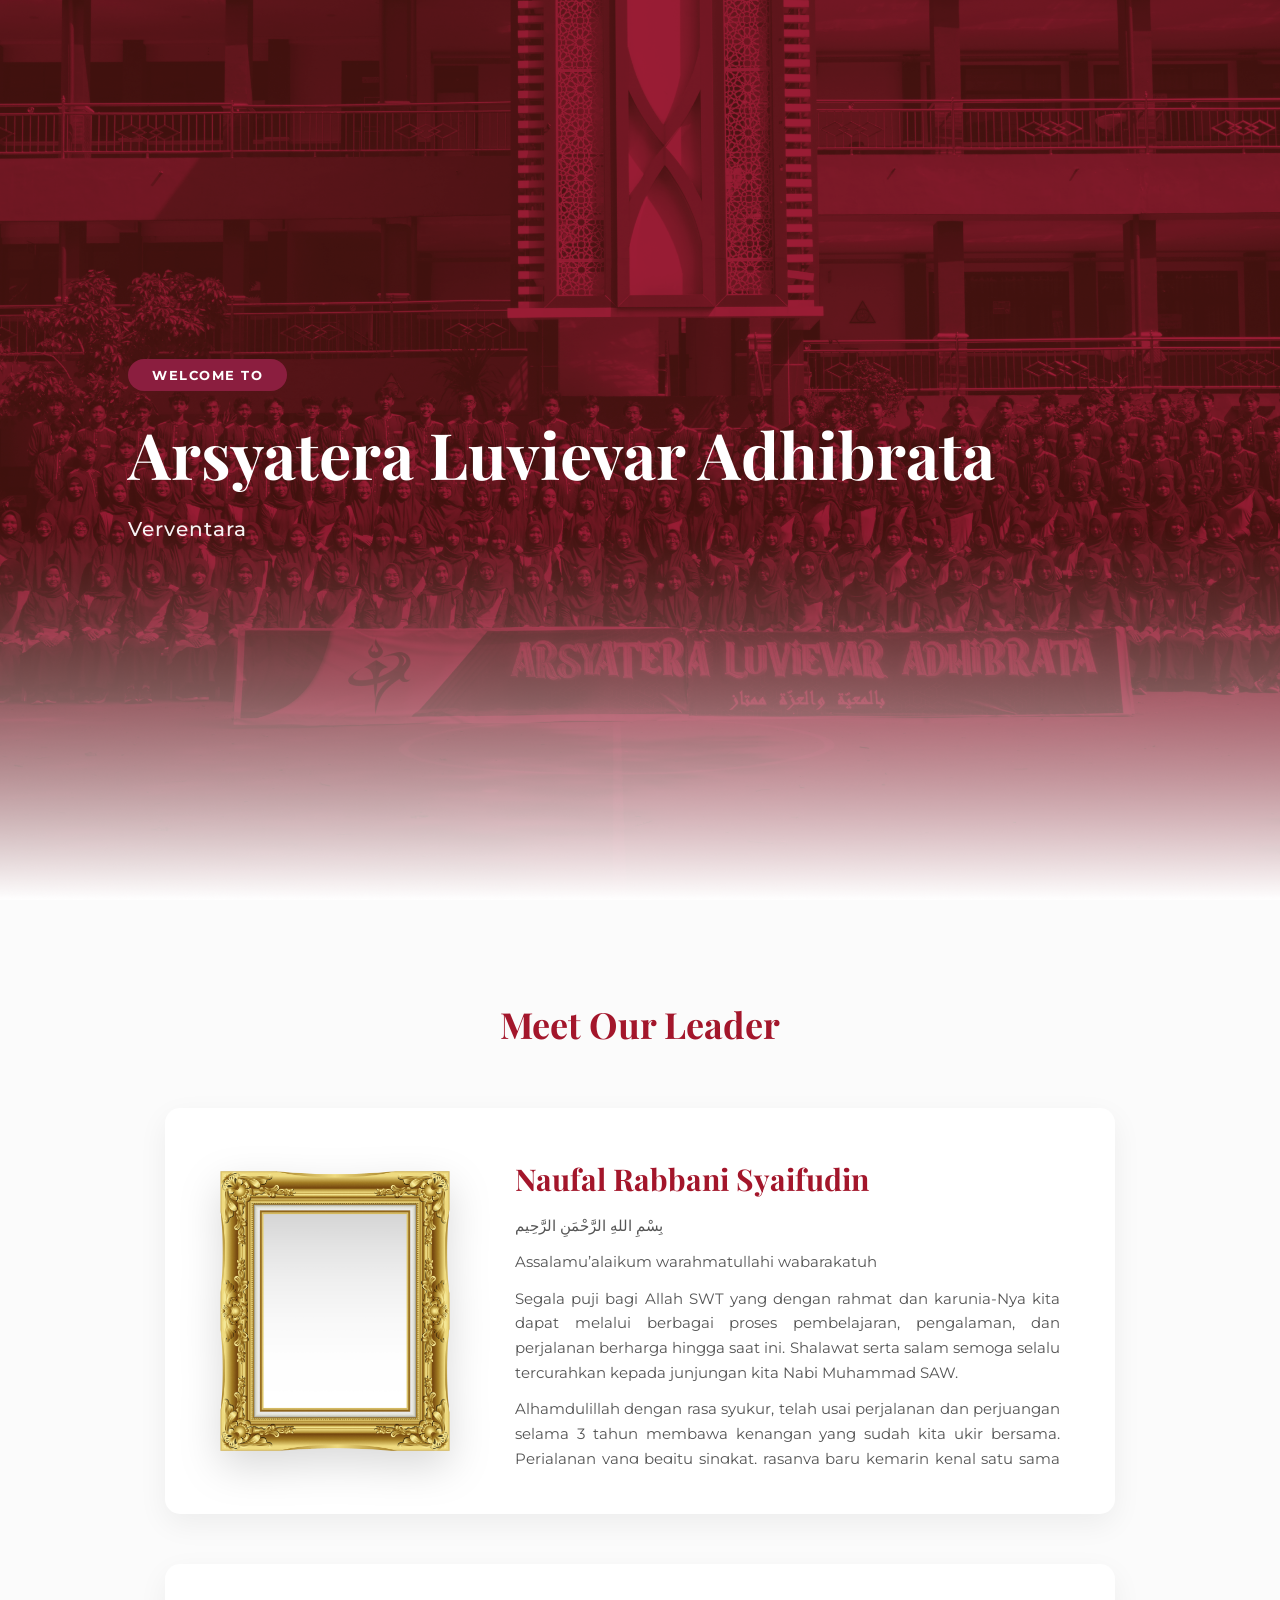
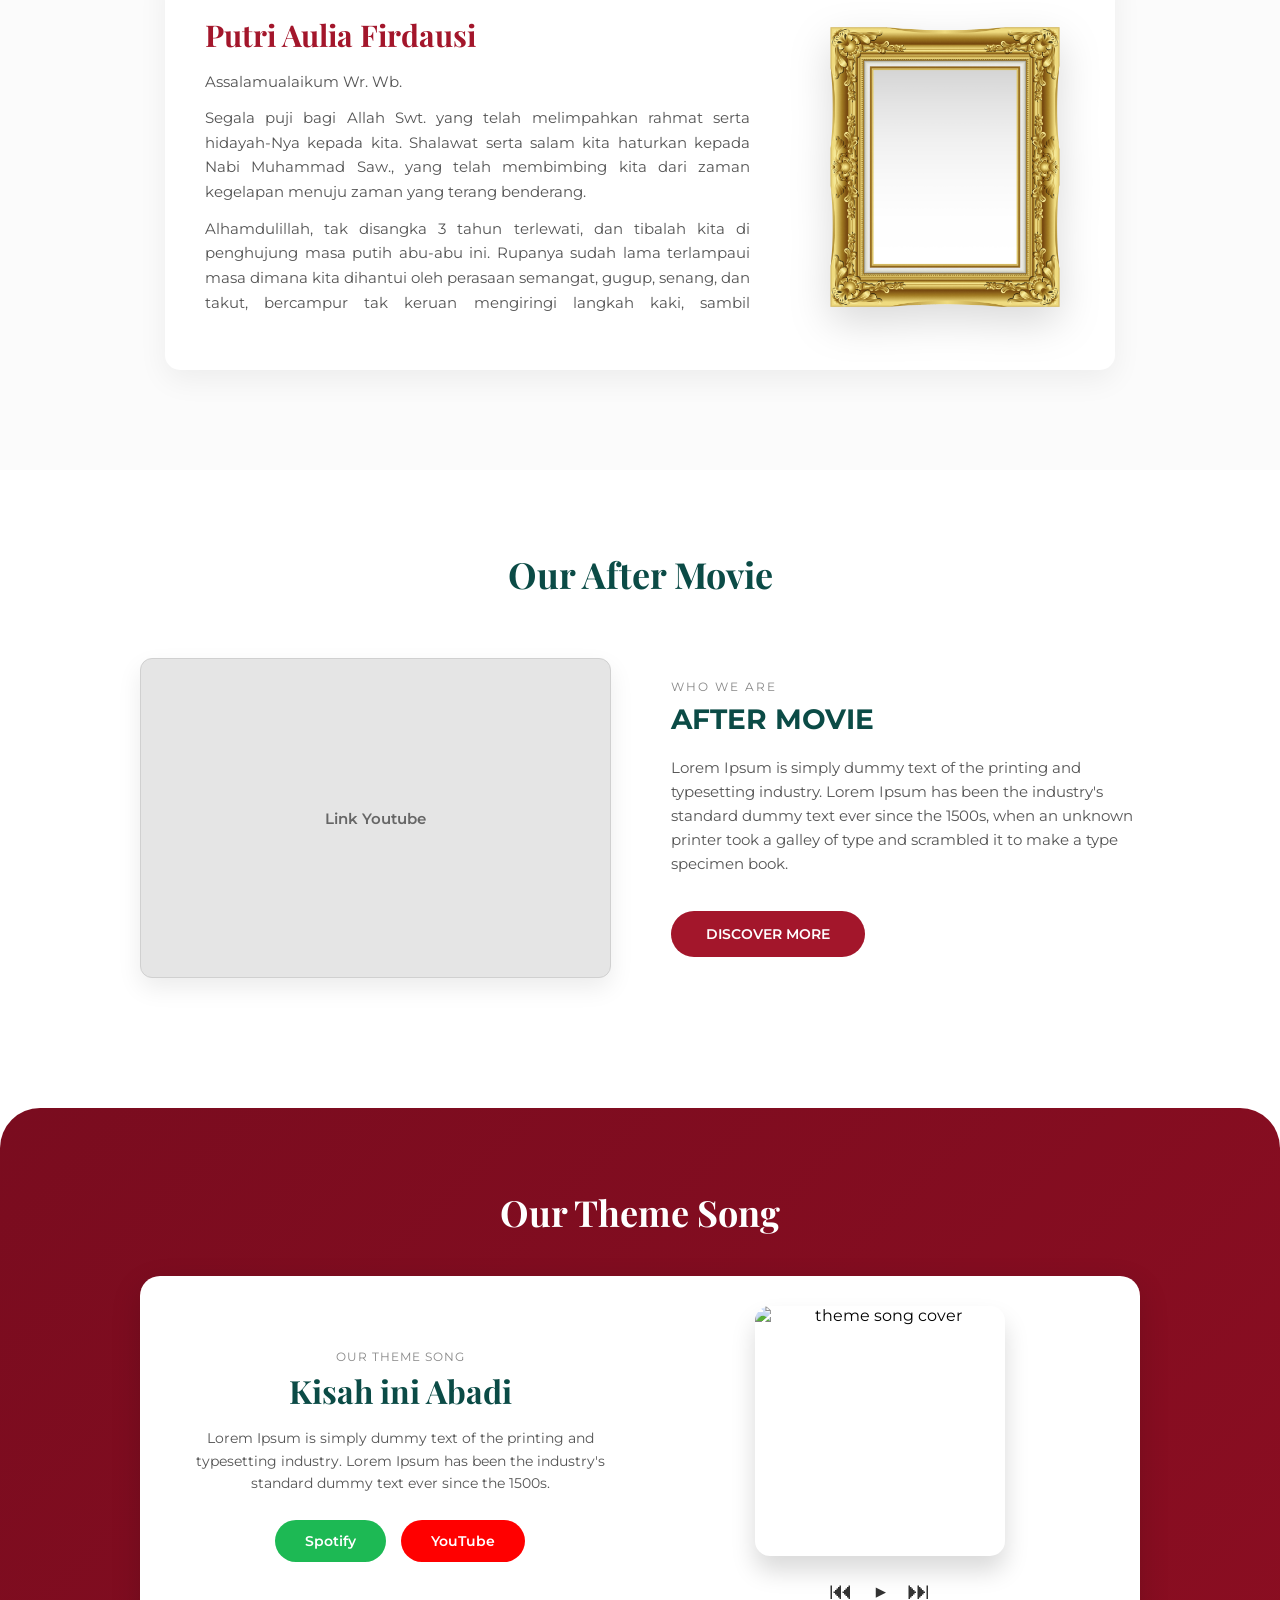
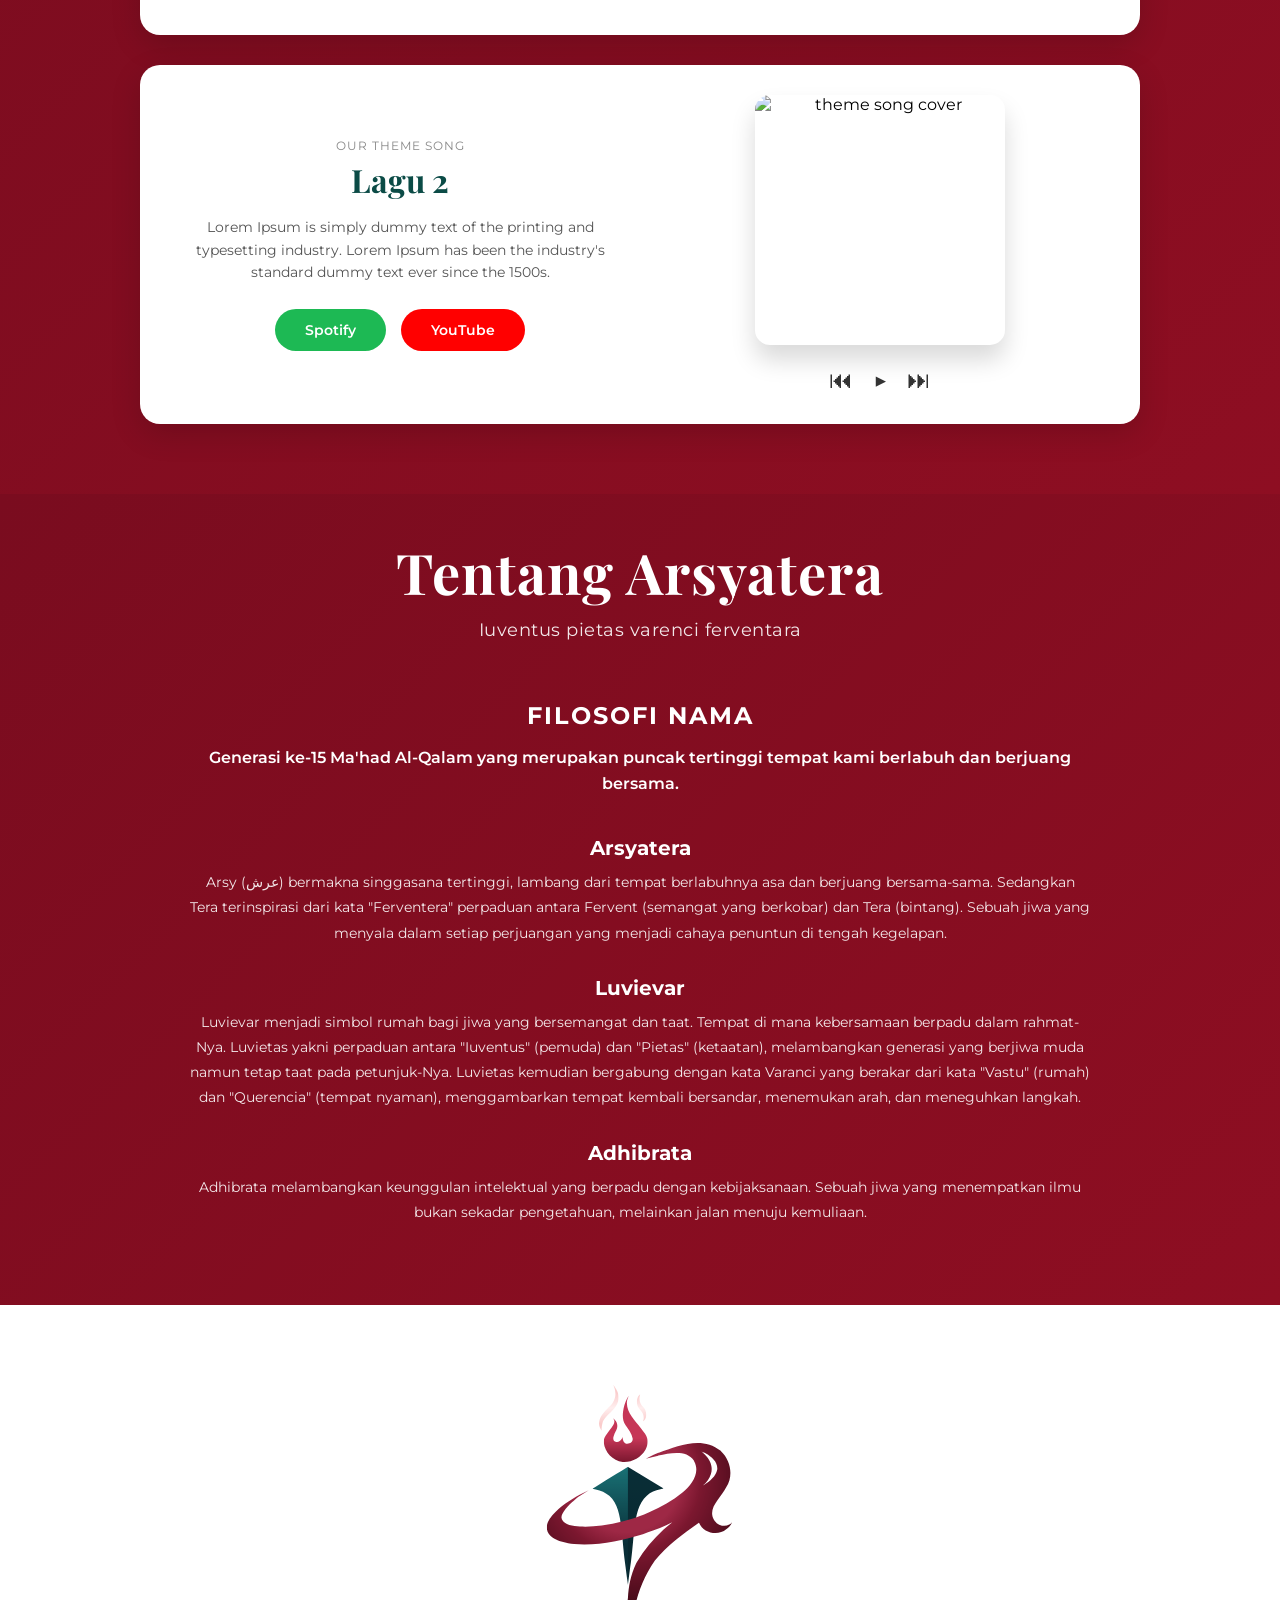
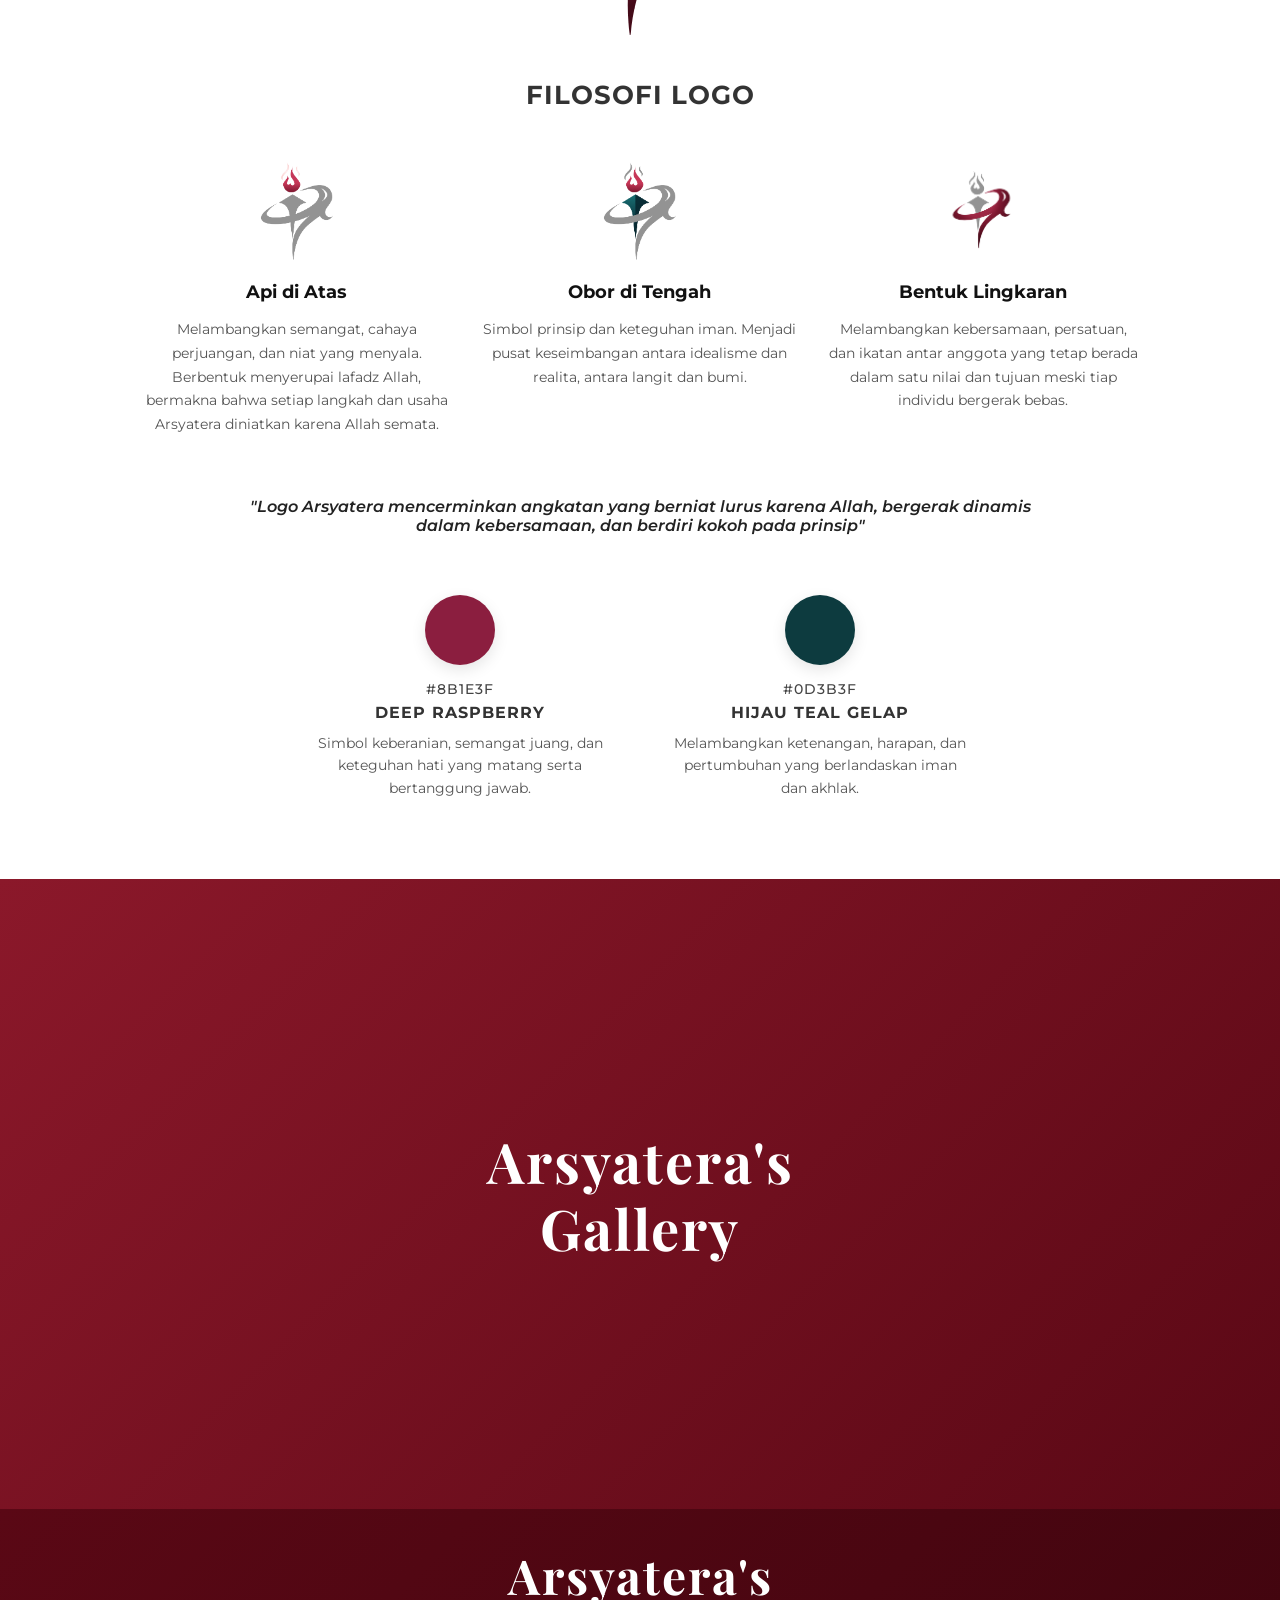
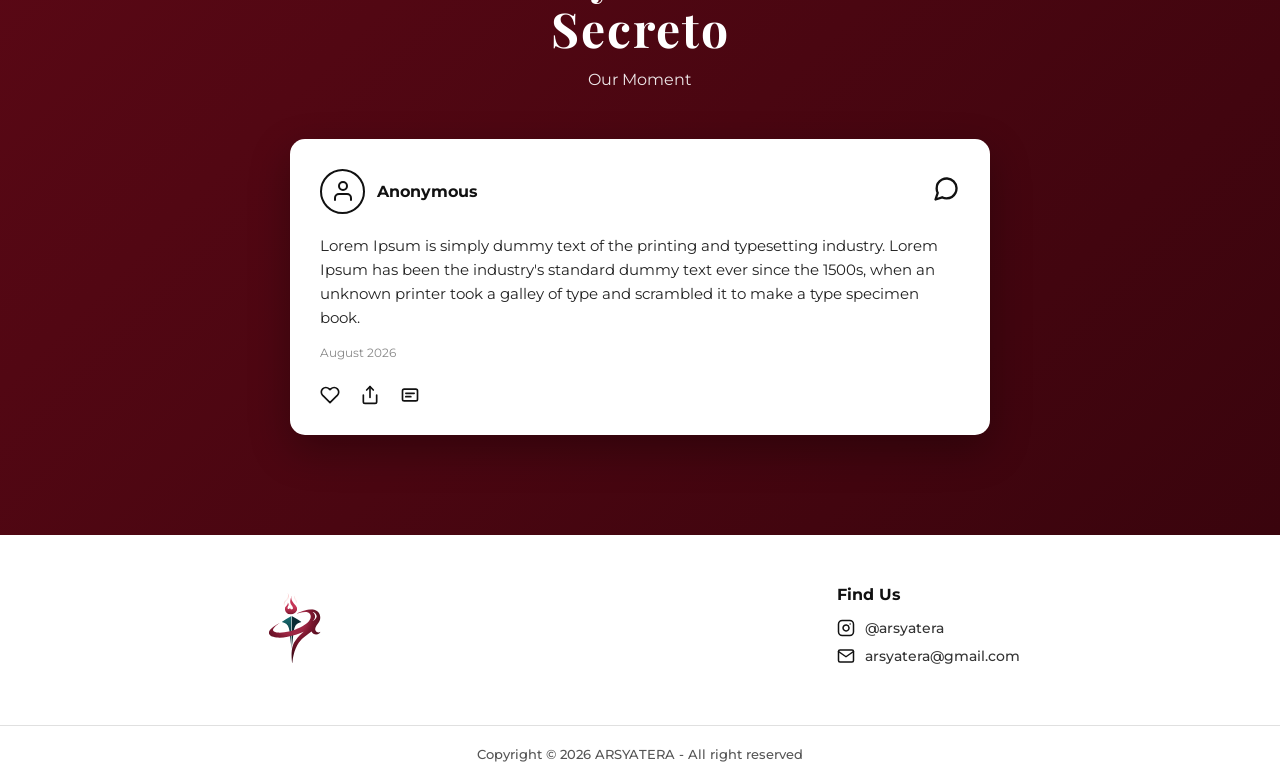
==== index.html @ 5c27feec "Update index.html" ====
<!DOCTYPE html>
<html lang="id">

<head>
    <meta charset="UTF-8">
    <meta name="viewport" content="width=device-width, initial-scale=1.0">
    <title>Arsyatera</title>
    <!-- Import Google Fonts (Montserrat & Playfair Display untuk efek Serif pada judul) -->
    <link href="https://fonts.googleapis.com/css2?family=Montserrat:wght@400;600;700&family=Playfair+Display:ital,wght@0,700;1,400&display=swap" rel="stylesheet">
    
    <style>
/* ======================== GENERAL SETTING ======================== */
        * {
            margin: 0;
            padding: 0;
            box-sizing: border-box;
        }

        body {
            background-color: white;
            font-family: 'Montserrat', sans-serif;
            overflow-x: hidden;
        }

        h1, h2, h3, h4 {
            font-family: 'Montserrat', sans-serif;
        }

/* ======================== HOME ======================== */
        .home {
            background: url('home-foto-angkatan.png') center/cover no-repeat, linear-gradient(135deg, #7a0c1f, #a3162b);
            height: 100vh;
            display: flex;
            align-items: center;
            justify-content: flex-start;
            padding: 0 10%;
        }

        .hero-content {
            max-width: 900px;
            text-align: left;
        }

        .hero-badge {
            background-color: #8B1E3F;
            border: none;
            padding: 8px 24px;
            border-radius: 30px;
            font-size: 13px;
            font-weight: 700;
            letter-spacing: 1.5px;
            color: white;
            display: inline-block;
            margin-bottom: 25px;
            text-transform: uppercase;
        }

        .hero-title {
            font-family: 'Playfair Display', serif;
            font-size: 64px;
            font-weight: 700;
            line-height: 1.2;
            margin-bottom: 25px;
            color: white;
        }

        .hero-subtitle {
            font-family: 'Montserrat', sans-serif;
            font-size: 20px;
            opacity: 0.95;
            font-weight: 500;
            letter-spacing: 1px;
            color: white;
        }

        @media (max-width: 1024px) {
            /* Menyesuaikan ukuran font sedikit di layar menengah agar tetap 1 baris jika memungkinkan */
            .hero-title { font-size: 50px; }
        }

        @media (max-width: 768px) {
            .home { padding: 0 5%; justify-content: center; text-align: center; }
            .hero-content { text-align: center; margin-top: 0; }
            /* Pada layar HP, jika dipaksa nowrap mungkin terpotong, 
               tapi kita usahakan sekecil mungkin agar tetap sebaris 
               atau Anda bisa menghapus white-space: nowrap khusus di HP jika terlalu kecil */
            .hero-title { 
                font-size: 36px; 
            }
        }

        @media (max-width: 576px) {
            /* Menyesuaikan ukuran font sedikit di layar menengah agar tetap 1 baris jika memungkinkan */
            .hero-title { font-size: 28px; }
        }

/* ======================== NAVBAR ======================== */
        .navbar {
            background-color: #D0D0D0;
            display: flex;
            justify-content: center;
            align-items: center;
            position: fixed;
            top: 0;
            left: 0;
            width: 100%;
            opacity: 0;
            pointer-events: none;
            transition: 0.4s ease;
            z-index: 1000;
        }

        .navbar.active {
            opacity: 1;
            pointer-events: auto;
            box-shadow: 0 4px 10px rgba(0,0,0,0.1);
        }

        .navbar div {
            display: flex;
            justify-content: center;
            align-items: center;
        }

        .logo-navbar img {
            height: 45px;
            max-width: 100%;
            object-fit: contain;
        }

/* ======================== MEET OUR LEADER ======================== */
        .meet-leader {
            padding: 100px 20px;
            background-color: #fbfbfb;
            text-align: center;
        }

        .ml-main-title {
            font-family: 'Playfair Display', serif;
            color: #A3162B;
            font-size: 36px;
            font-weight: 700;
            margin-bottom: 60px;
        }

        .ml-container {
            max-width: 950px;
            margin: 0 auto;
            display: flex;
            flex-direction: column;
            gap: 50px;
        }

        .ml-card {
            background: white;
            border-radius: 15px;
            padding: 40px;
            box-shadow: 0 10px 30px rgba(0,0,0,0.06);
            display: flex;
            align-items: center;
            gap: 50px;
        }

        .ml-card.reverse {
            flex-direction: row-reverse;
        }

        .ml-image {
            width: 260px;
            flex-shrink: 0;
            display: flex;
            justify-content: center;
        }

        .ml-image img {
            width: 100%;
            height: auto;
            max-height: 350px;
            object-fit: contain;
            filter: drop-shadow(0 15px 20px rgba(0,0,0,0.15));
        }

        .ml-content {
            flex: 1;
            text-align: left;
        }

        .ml-name {
            font-family: 'Playfair Display', serif;
            font-size: 30px;
            color: #A3162B;
            font-weight: 700;
            margin-bottom: 15px;
        }

        .ml-text-scroll {
            max-height: 250px;
            overflow-y: auto;
            padding-right: 15px;
        }

        .ml-text-scroll::-webkit-scrollbar { width: 6px; }
        .ml-text-scroll::-webkit-scrollbar-track { background: #f1f1f1; border-radius: 10px; }
        .ml-text-scroll::-webkit-scrollbar-thumb { background: #ccc; border-radius: 10px; }
        .ml-text-scroll::-webkit-scrollbar-thumb:hover { background: #aaa; }

        .ml-text-scroll p {
            font-size: 14.5px;
            color: #555;
            line-height: 1.7;
            margin-bottom: 12px;
            text-align: justify;
        }

        @media (max-width: 768px) {
            .ml-card, .ml-card.reverse {
                flex-direction: column;
                padding: 30px 20px;
                gap: 30px;
            }
            .ml-image { width: 220px; }
            .ml-text-scroll { max-height: 350px; }
            .ml-content { text-align: center; }
            .ml-text-scroll p { text-align: left; }
        }

/* ======================== AFTER MOVIE ======================== */
        .after-movie {
            padding: 80px 20px;
            text-align: center;
            background-color: white;
        }

        .am-main-title {
            font-family: 'Playfair Display', serif;
            font-size: 36px;
            color: #0b4b46;
            font-weight: 700;
            margin-bottom: 60px;
        }

        .am-container {
            max-width: 1000px;
            margin: 0 auto;
            display: flex;
            align-items: center;
            gap: 60px;
            text-align: left;
        }

        .am-video-wrapper {
            flex: 1;
            background: #e5e5e5;
            height: 320px;
            border-radius: 12px;
            display: flex;
            justify-content: center;
            align-items: center;
            color: #666;
            font-weight: 600;
            font-size: 15px;
            box-shadow: 0 10px 25px rgba(0,0,0,0.08);
            border: 1px solid #d0d0d0;
        }

        .am-content {
            flex: 1;
        }

        .am-tag {
            font-size: 12px;
            color: #888;
            letter-spacing: 2px;
            text-transform: uppercase;
            margin-bottom: 8px;
            display: block;
        }

        .am-title {
            font-family: 'Montserrat', sans-serif;
            font-size: 28px;
            color: #0b4b46;
            font-weight: 700;
            margin-bottom: 20px;
        }

        .am-desc {
            font-size: 15px;
            color: #555;
            line-height: 1.6;
            margin-bottom: 35px;
        }

        .am-btn {
            background: #A3162B;
            color: white;
            padding: 14px 35px;
            border-radius: 30px;
            text-decoration: none;
            font-weight: 600;
            font-size: 14px;
            display: inline-block;
            transition: transform 0.2s, opacity 0.2s;
        }

        .am-btn:hover {
            transform: translateY(-3px);
            opacity: 0.9;
        }

        @media (max-width: 768px) {
            .am-container { flex-direction: column; text-align: center; gap: 40px; }
            .am-video-wrapper { max-width: 420px; width: 100%; min-height: 250px;}   
        }

/* ======================== THEME SONG ======================== */
        .ts-theme-song {
            background: linear-gradient(135deg, #7a0c1f, #8e0e22);
            padding: 80px 20px 40px 20px;
            width: 100%;
            border-radius: 40px 40px 0 0;
            margin-top: 50px;
            text-align: center;
        }

        .ts-container {
            max-width: 1000px;
            margin: 0 auto;
        }

        .ts-title {
            color: white;
            margin-bottom: 40px;
            font-size: 36px;
            font-family: 'Playfair Display', serif;
            font-weight: 700;
        }

        .ts-card {
            margin-bottom: 30px;
            background: #ffffff;
            border-radius: 20px;
            padding: 30px 40px;
            display: flex;
            align-items: center;
            justify-content: space-between;
            gap: 40px;
            box-shadow: 0 10px 30px rgba(0,0,0,0.15);
        }

        .ts-text {
            flex: 1;
            display: flex;
            flex-direction: column;
            align-items: center;
            text-align: center;
        }

        .ts-small {
            font-size: 12px;
            color: #888;
            text-transform: uppercase;
            letter-spacing: 1px;
            margin-bottom: 5px;
        }

        .ts-text h3 {
            margin: 0 0 15px 0;
            font-size: 32px;
            color: #0b4b46;
            font-family: 'Playfair Display', serif;
            font-weight: 700;
        }

        .ts-desc {
            font-size: 14px;
            color: #555;
            line-height: 1.6;
            margin-bottom: 25px;
        }

        .ts-buttons {
            display: flex;
            gap: 15px;
            justify-content: center;
        }

        .ts-btn {
            padding: 12px 30px;
            border-radius: 30px;
            text-decoration: none;
            color: white;
            font-size: 14px;
            font-weight: 600;
            display: inline-block;
            transition: transform 0.2s, opacity 0.2s;
        }

        .ts-btn:hover {
            transform: translateY(-2px);
            opacity: 0.9;
        }

        .ts-spotify { background: #1db954; }
        .ts-youtube { background: #ff0000; }

        .ts-image {
            flex: 1;
            display: flex;
            flex-direction: column;
            align-items: center;
        }

        .ts-image img {
            width: 250px;
            height: 250px;
            object-fit: cover;
            border-radius: 15px;
            box-shadow: 0 15px 25px rgba(0,0,0,0.15);
        }

        .ts-controls {
            margin-top: 20px;
            font-size: 24px;
            display: flex;
            gap: 20px;
            color: #333;
        }

        .ts-controls span {
            cursor: pointer;
            transition: color 0.2s;
        }
        .ts-controls span:hover { color: #a3162b; }

        @media (max-width: 768px) {
            .ts-theme-song {
                border-radius: 30px 30px 0 0;
                padding: 60px 20px 30px 20px;
            }
            .ts-card {
                flex-direction: column-reverse;
                padding: 30px 20px;
                gap: 20px;
            }
            .ts-image img {
                width: 200px;
                height: 200px;
            }
        }

/* ======================== TENTANG ARSYATERA ======================== */
        .tentang {
            width: 100%;
        }

        /* Bagian Atas: Filosofi Nama */
        .filosofi-nama {
            background: linear-gradient(135deg, #7a0c1f, #8e0e22);
            color: white;
            padding: 40px 20px 80px 20px;
            text-align: center;
        }

        .fn-container {
            max-width: 900px;
            margin: 0 auto;
        }

        .fn-main-title {
            font-family: 'Playfair Display', serif;
            font-size: 56px;
            font-weight: 700;
            margin-bottom: 10px;
            letter-spacing: 1px;
        }

        .fn-subtitle {
            font-family: 'Montserrat', sans-serif;
            font-style: normal;
            font-size: 18px;
            font-weight: 400;
            opacity: 0.9;
            margin-bottom: 60px;
            letter-spacing: 0.5px;
        }

        .fn-heading {
            font-size: 24px;
            font-weight: 700;
            margin-bottom: 15px;
            letter-spacing: 2px;
        }

        .fn-lead {
            font-size: 16px;
            line-height: 1.6;
            margin-bottom: 40px;
            font-weight: 600;
        }

        .fn-items {
            display: flex;
            flex-direction: column;
            gap: 30px;
        }

        .fn-item h3 {
            font-size: 20px;
            margin-bottom: 10px;
        }

        .fn-item p {
            font-size: 14px;
            line-height: 1.8;
            opacity: 0.9;
        }

        /* Bagian Bawah: Filosofi Logo & Warna */
        .filosofi-logo {
            background: white;
            padding: 80px 20px;
            text-align: center;
            color: #333;
        }

        .fl-container {
            max-width: 1000px;
            margin: 0 auto;
        }

        .fl-main-logo {
            width: 250px;
            height: auto;
            margin-bottom: 40px;
        }

        .fl-title {
            font-size: 26px;
            font-weight: 700;
            margin-bottom: 50px;
            letter-spacing: 1px;
        }

        .fl-grid {
            display: grid;
            grid-template-columns: repeat(3, 1fr);
            gap: 30px;
            margin-bottom: 60px;
        }

        .fl-item {
            display: flex;
            flex-direction: column;
            align-items: center;
        }

        .fl-item img {
            width: 100px;
            height: 100px;
            object-fit: contain;
            margin-bottom: 20px;
        }

        .fl-item h4 {
            font-size: 18px;
            margin-bottom: 15px;
            color: #111;
        }

        .fl-item p {
            font-size: 14px;
            line-height: 1.7;
            color: #555;
        }

        .fl-quote {
            font-style: italic;
            font-size: 16px;
            font-weight: 600;
            max-width: 800px;
            margin: 0 auto 60px auto;
            color: #222;
        }

        .fl-colors {
            display: flex;
            justify-content: center;
            gap: 60px;
            flex-wrap: wrap;
        }

        .color-item {
            display: flex;
            flex-direction: column;
            align-items: center;
            max-width: 300px;
        }

        .color-circle {
            width: 70px;
            height: 70px;
            border-radius: 50%;
            margin-bottom: 15px;
            box-shadow: 0 5px 15px rgba(0,0,0,0.1);
        }

        .color-raspberry { background-color: #8B1E3F; }
        .color-teal { background-color: #0D3B3F; }

        .color-hex {
            font-size: 14px;
            color: #444;
            margin-bottom: 5px;
            letter-spacing: 1px;
            font-weight: 500;
        }

        .color-item h4 {
            font-size: 16px;
            margin-bottom: 10px;
            text-transform: uppercase;
            letter-spacing: 1px;
        }

        .color-item p {
            font-size: 14px;
            line-height: 1.6;
            color: #555;
        }

        @media (max-width: 768px) {
            .fl-grid {
                grid-template-columns: 1fr;
                gap: 50px;
            }
            .fl-colors {
                gap: 40px;
                flex-direction: column;
                align-items: center;
            }
        }

/* ======================== GALLERY ======================== */
        .gallery-section {
            background: linear-gradient(135deg, #8B182A, #5a0815);
            width: 100%;
            min-height: 70vh;
            display: flex;
            align-items: center;
            justify-content: center;
            text-align: center;
            padding: 40px 20px;
        }

        .gallery-title {
            color: white;
            font-family: 'Playfair Display', serif;
            font-size: 56px;
            font-weight: 700;
            line-height: 1.2;
            letter-spacing: 2px;
        }

        @media (max-width: 768px) {
            .gallery-title {
                font-size: 40px;
            }
            .gallery-section {
                min-height: 50vh;
            }
        }

/* ======================== SECRETO ======================== */
        .secreto-section {
            background: linear-gradient(135deg, #5a0815, #3a040d);
            width: 100%;
            display: flex;
            align-items: center;
            justify-content: center;
            padding: 40px 20px 100px 20px;
        }

        .secreto-container {
            width: 100%;
            max-width: 700px;
            text-align: center;
        }

        .secreto-title {
            color: white;
            font-family: 'Playfair Display', serif;
            font-size: 48px;
            font-weight: 700;
            letter-spacing: 2px;
            line-height: 1.1;
            margin-bottom: 15px;
        }

        .secreto-subtitle {
            color: rgba(255, 255, 255, 0.9);
            font-size: 16px;
            margin-bottom: 50px;
            font-family: 'Montserrat', sans-serif;
        }

        .secreto-card {
            background: white;
            border-radius: 15px;
            padding: 30px;
            text-align: left;
            box-shadow: 0 15px 40px rgba(0,0,0,0.3);
            margin: 0 auto;
        }

        .secreto-header {
            display: flex;
            justify-content: space-between;
            align-items: center;
            margin-bottom: 20px;
        }

        .secreto-user {
            display: flex;
            align-items: center;
            gap: 12px;
        }

        .secreto-avatar {
            width: 45px;
            height: 45px;
            border-radius: 50%;
            border: 2px solid #111;
            display: flex;
            justify-content: center;
            align-items: center;
        }

        .secreto-username {
            font-family: 'Montserrat', sans-serif;
            font-weight: 700;
            color: #111;
            font-size: 16px;
        }

        .secreto-body p {
            font-family: 'Montserrat', sans-serif;
            font-size: 15px;
            color: #222;
            line-height: 1.6;
            margin-bottom: 15px;
        }

        .secreto-date {
            font-family: 'Montserrat', sans-serif;
            font-size: 12px;
            color: #888;
            display: block;
            margin-bottom: 25px;
        }

        .secreto-actions {
            display: flex;
            gap: 20px;
            align-items: center;
        }

        .icon-svg {
            fill: none;
            stroke: #111;
            stroke-width: 2;
            stroke-linecap: round;
            stroke-linejoin: round;
            cursor: pointer;
            transition: stroke 0.2s, transform 0.2s;
        }

        .icon-svg:hover {
            stroke: #A3162B;
            transform: scale(1.1);
        }

        @media (max-width: 768px) {
            .secreto-title { font-size: 36px; }
            .secreto-card { padding: 25px; }
        }

/* ======================== FOOTER ======================== */
        .footer {
            background-color: #ffffff;
            color: #333;
            width: 100%;
        }

        .footer-top {
            max-width: 800px;
            margin: 0 auto;
            display: flex;
            justify-content: space-between;
            align-items: center;
            padding: 50px 20px;
        }

        .footer-logo img {
            width: 70px;
            height: auto;
            object-fit: contain;
        }

        .footer-contact {
            text-align: left;
        }

        .footer-contact h4 {
            font-size: 16px;
            font-weight: 700;
            margin-bottom: 15px;
            color: #111;
        }

        .footer-contact ul {
            list-style: none;
            padding: 0;
        }

        .footer-contact li {
            display: flex;
            align-items: center;
            gap: 10px;
            font-size: 14px;
            margin-bottom: 10px;
            color: #333;
            font-weight: 500;
        }

        .icon-svg-small {
            width: 18px;
            height: 18px;
            fill: none;
            stroke: #111;
            stroke-width: 2;
            stroke-linecap: round;
            stroke-linejoin: round;
        }

        .footer-bottom {
            border-top: 1px solid #e0e0e0;
            text-align: center;
            padding: 20px;
        }

        .footer-bottom p {
            font-size: 13px;
            color: #555;
            font-weight: 500;
        }

        @media (max-width: 768px) {
            .footer-top {
                flex-direction: column;
                gap: 30px;
                text-align: center;
            }
            .footer-contact {
                text-align: center;
            }
            .footer-contact li {
                justify-content: center;
            }
        }
    </style>
</head>

<body>

    <!-- HOME START -->
    <section class="home">
        <div class="hero-content">
            <div class="hero-badge">WELCOME TO</div>
            <h1 class="hero-title">Arsyatera Luvievar Adhibrata</h1>
            <p class="hero-subtitle">Verventara</p>
        </div>
    </section>
    <!-- HOME END -->

    <!-- NAVBAR START -->
    <nav class="navbar">
        <div>
            <a href="#" class="logo-navbar">
                <img src="Arsyatera.svg" alt="Logo Navbar" onerror="this.onerror=null; this.src='https://placehold.co/200x50?text=Arsyatera&bg=D0D0D0'">
            </a>
        </div>
    </nav>
    <!-- NAVBAR END -->

    <!-- MEET OUR LEADER START -->
    <section class="meet-leader">
        <h2 class="ml-main-title">Meet Our Leader</h2>
        
        <div class="ml-container">
            <!-- Card Pertama (Naufal) -->
            <div class="ml-card">
                <div class="ml-image">
                    <img src="Bingkai.png" alt="Foto Ketua Angkatan Naufal" onerror="this.onerror=null; this.src='https://placehold.co/300x400?text=Bingkai+Foto'">
                </div>
                <div class="ml-content">
                    <h3 class="ml-name">Naufal Rabbani Syaifudin</h3>
                    <div class="ml-text-scroll">
                        <p style="text-align: left;">بِسْمِ اللهِ الرَّحْمَنِ الرَّحِيم</p>
                        <p>Assalamu’alaikum warahmatullahi wabarakatuh</p>
                        <p>Segala puji bagi Allah SWT yang dengan rahmat dan karunia-Nya kita dapat melalui berbagai proses pembelajaran, pengalaman, dan perjalanan berharga hingga saat ini. Shalawat serta salam semoga selalu tercurahkan kepada junjungan kita Nabi Muhammad SAW.</p>
                        <p>Alhamdulillah dengan rasa syukur, telah usai perjalanan dan perjuangan selama 3 tahun membawa kenangan yang sudah kita ukir bersama. Perjalanan yang begitu singkat, rasanya baru kemarin kenal satu sama lain, bercanda dan belajar bersama. Meskipun kita dari berbagai macam daerah, pribadi yang berbeda-beda namun hal itu bukan menjadi hambatan untuk saling menyatukan visi, berjuang bersama, susah dan senang bersama, sampai disebutnya Angkatan 15 Arsyatera Luvievar Adhibrata ini sebagai "Keluarga".</p>
                        <p>Kita tumbuh, berubah, dan ditempa oleh waktu. Kita belajar arti disiplin, arti tanggung jawab, dan yang paling penting, arti memiliki tempat untuk pulang, bukan secara fisik, tetapi secara nurani. Semua itu menjadikan perjalanan kita lebih dari sekadar masa belajar, melainkan proses menjadi pribadi yang lebih matang dan penuh makna.</p>
                        <p>Segala tawa, air mata, dan kisah yang mengiringinya, kita belajar bahwa kebersamaan bukan hanya tentang seberapa lama kita bersama, tetapi seberapa dalam kita saling memahami. Di setiap sudut Ma’had, ada cerita kita dari bangun pagi yang berat, diskusi panjang yang melelahkan, hingga malam-malam ketika kita saling menguatkan.</p>
                        <p>Kini, ketika langkah kita mulai diarahkan pada perjalanan baru, kenangan-kenangan itu akan terus hidup. Kita mungkin tak lagi berjalan beriringan setiap hari, tapi ikatan yang kita bangun akan selalu menyatukan kita di manapun kita berpijak.</p>
                        <p>Dengan penuh kerendahan hati kami juga ingin mengucapkan terima kasih yang sebesar-besarnya kepada para ustadz dan ustadzah yang telah membimbing kami selama tiga tahun ini. Mereka bukan hanya menjadi pengajar, tetapi juga menjadi orang tua kedua yang selalu siap mengingatkan ketika kami salah.</p>
                        <p>Setiap nasihat, senyuman, bahkan teguran yang pernah kami terima, kini menjadi bagian penting dari pembentukan diri kami. Tanpa bimbingan, kesabaran, dan keikhlasan mereka, kami tidak akan menjadi seperti hari ini. Terima kasih ustadz dan ustadzah, atas ilmu yang telah diberikan, teladan yang dicontohkan, dan atas doa-doa yang selalu dipanjatkan untuk kami.</p>
                        <p>Semoga Allah membalas setiap kebaikan ustadz dan ustadzah dengan pahala yang berlipat, umur yang penuh keberkahan, kemurahan rezeki, serta kebahagiaan di dunia dan akhirat.</p>
                        <p>Untuk Angkatan 15 Arsyatera Luvievar Adhibrata, terima kasih sudah menjadi cerita yang indah, rumah yang hangat, dan keluarga yang tak tergantikan. Semoga setiap langkah ke depan membawa kebaikan, keberkahan, dan kesuksesan bagi kita semua.</p>
                        <p>Wassalamualaikum warahmatullahi wabarakatuh</p>
                    </div>
                </div>
            </div>

            <!-- Card Kedua (Putri) - Teks di kiri, Gambar di kanan -->
            <div class="ml-card reverse">
                <div class="ml-image">
                    <img src="Bingkai.png" alt="Foto Ketua Angkatan Putri" onerror="this.onerror=null; this.src='https://placehold.co/300x400?text=Bingkai+Foto'">
                </div>
                <div class="ml-content">
                    <h3 class="ml-name">Putri Aulia Firdausi</h3>
                    <div class="ml-text-scroll">
                        <p>Assalamualaikum Wr. Wb.</p>
                        <p>Segala puji bagi Allah Swt. yang telah melimpahkan rahmat serta hidayah-Nya kepada kita. Shalawat serta salam kita haturkan kepada Nabi Muhammad Saw., yang telah membimbing kita dari zaman kegelapan menuju zaman yang terang benderang.</p>
                        <p>Alhamdulillah, tak disangka 3 tahun terlewati, dan tibalah kita di penghujung masa putih abu-abu ini. Rupanya sudah lama terlampaui masa dimana kita dihantui oleh perasaan semangat, gugup, senang, dan takut, bercampur tak keruan mengiringi langkah kaki, sambil memikirkan bagaimana cara berbaur dengan mereka yang sekarang telah menjadi tempat bercerita dan meluapkan isi hati.</p>
                        <p>Entah sejak kapan kita mulai saling memahami dari yang awalnya tak kenal pasti. Tak ada yang menyadari tepatnya kapan perubahan itu terjadi—apakah saat mulai bertegur sapa pada OSAMA, atau saat dihukum karena telat masuk aula pada IBA, mungkin saat berambisi memenangkan lomba-lomba pada MAINTION, bisa jadi saat bersama-sama menghafalkan ”kungfu tenses” pada IBI, barangkali saat menikmati takjil bersama ketika PARTI, atau mungkin ketika menyantap gule dan sate limited edition ketika PANDA. Yang teringat jelas ialah bahwa kita telah saling mengerti kala melakukan overtime laptop bersama hingga kantuk menghampiri.</p>
                        <p>Teruntuk teman-teman angkatan 15 yang luar biasa. akan selalu terparti rasa terima kasih sedalam-dalamnya karena telah bertahan dan tumbuh bersama. Angkatan yang disebut-sebut sebagai angkatan percobaan. Angkatan yang menjadi awalan untuk banyak hal. Angkatan yang tak merasakan pagelaran Muhadhoroh Ammah seperti kakak-kakaknya, namun selalu mendominasi Artshow selama ada keikutsertaannya. Semua pengalaman baru tersebut tentunya menjadi tantangan tersendiri, namun itu juga yang mengukuhkan kekuatan kami. Tangis, tawa, banyak rasa yang kita lalui bersama.</p>
                        <p>Tak lupa, rasa terima kasih kami langitkan kepada asatidz dan ustadzat yang telah sabar menghadapi serta mengajarkan kami berbagai hal indah nan berarti selama menjadi santri Mahad Al Qalam, yang menemani dan membersamai kami untuk bertumbuh hingga menjadi insan yang siap menghadapi hari-hari esok di fase kehidupan berikutnya dengan segala bentuk tantangannya. Tak mungkin terlupa untuk mengucapkan terima kasih yang tulus kepada bapak ibu pegawai dapur, laundry, dan tenaga lapangan ma’had yang sangat berjasa dalam keseharian kami hingga kami selalu merasa nyaman dan terfasilitasi setiap harinya. Juga banyak terima kasih kepada berbagai pihak lain yang mungkin jarang disorot jasanya.</p>
                        <p>Lirik “so make the friendship bracelets, take the moment and taste it, you've got no reason to be afraid” dari lagu You’re on Your Own oleh Taylor Swift akan menjadi salah satu lagu yang terputar untuk mewakili perjalanan Angkatan 15 dalam masa putih abu-abu ini. Semoga setiap langkah yang kita tempuh kelak tetap akan membawa harapan, kehangatan, dan keberanian. Arsyatera kan selalu ada untuk menjadi tempat bernaung lagi, lagi, dan lagi.</p>
                    </div>
                </div>
            </div>

        </div>
    </section>
    <!-- MEET OUR LEADER END -->

    <!-- AFTER MOVIE START -->
    <section class="after-movie">
        <h2 class="am-main-title">Our After Movie</h2>
        
        <div class="am-container">
            <div class="am-video-wrapper">
                Link Youtube
            </div>
            <div class="am-content">
                <span class="am-tag">Who we are</span>
                <h3 class="am-title">AFTER MOVIE</h3>
                <p class="am-desc">
                    Lorem Ipsum is simply dummy text of the printing and typesetting industry. Lorem Ipsum has been the industry's standard dummy text ever since the 1500s, when an unknown printer took a galley of type and scrambled it to make a type specimen book.
                </p>
                <a href="#" class="am-btn">DISCOVER MORE</a>
            </div>
        </div>
    </section>
    <!-- AFTER MOVIE END -->

    <!-- THEME SONG START -->
    <section class="ts-theme-song">
        <div class="ts-container">
            <h2 class="ts-title">Our Theme Song</h2>

            <div class="ts-card">
                <div class="ts-text">
                    <p class="ts-small">Our theme song</p>
                    <h3>Kisah ini Abadi</h3>
                    <p class="ts-desc">Lorem Ipsum is simply dummy text of the printing and typesetting industry. Lorem Ipsum has been the industry's standard dummy text ever since the 1500s.</p>
                    <div class="ts-buttons">
                        <a href="#" class="ts-btn ts-spotify">Spotify</a>
                        <a href="#" class="ts-btn ts-youtube">YouTube</a>
                    </div>
                </div>
                <div class="ts-image">
                    <img src="https://picsum.photos/300?random=1" alt="theme song cover">
                    <div class="ts-controls">
                        <span>⏮</span><span>▶</span><span>⏭</span>
                    </div>
                </div>
            </div>

            <div class="ts-card">
                <div class="ts-text">
                    <p class="ts-small">Our theme song</p>
                    <h3>Lagu 2</h3>
                    <p class="ts-desc">Lorem Ipsum is simply dummy text of the printing and typesetting industry. Lorem Ipsum has been the industry's standard dummy text ever since the 1500s.</p>
                    <div class="ts-buttons">
                        <a href="#" class="ts-btn ts-spotify">Spotify</a>
                        <a href="#" class="ts-btn ts-youtube">YouTube</a>
                    </div>
                </div>
                <div class="ts-image">
                    <img src="https://picsum.photos/300?random=2" alt="theme song cover">
                    <div class="ts-controls">
                        <span>⏮</span><span>▶</span><span>⏭</span>
                    </div>
                </div>
            </div>
        </div>
    </section>
    <!-- THEME SONG END -->

    <!-- TENTANG ARSYATERA START -->
    <section class="tentang">
        
        <!-- Filosofi Nama -->
        <div class="filosofi-nama">
            <div class="fn-container">
                <h2 class="fn-main-title">Tentang Arsyatera</h2>
                <p class="fn-subtitle">Iuventus pietas varenci ferventara</p>
                
                <h3 class="fn-heading">FILOSOFI NAMA</h3>
                <p class="fn-lead">Generasi ke-15 Ma'had Al-Qalam yang merupakan puncak tertinggi tempat kami berlabuh dan berjuang bersama.</p>

                <div class="fn-items">
                    <div class="fn-item">
                        <h3>Arsyatera</h3>
                        <p>Arsy (عرش) bermakna singgasana tertinggi, lambang dari tempat berlabuhnya asa dan berjuang bersama-sama. Sedangkan Tera terinspirasi dari kata "Ferventera" perpaduan antara Fervent (semangat yang berkobar) dan Tera (bintang). Sebuah jiwa yang menyala dalam setiap perjuangan yang menjadi cahaya penuntun di tengah kegelapan.</p>
                    </div>
                    <div class="fn-item">
                        <h3>Luvievar</h3>
                        <p>Luvievar menjadi simbol rumah bagi jiwa yang bersemangat dan taat. Tempat di mana kebersamaan berpadu dalam rahmat-Nya. Luvietas yakni perpaduan antara "Iuventus" (pemuda) dan "Pietas" (ketaatan), melambangkan generasi yang berjiwa muda namun tetap taat pada petunjuk-Nya. Luvietas kemudian bergabung dengan kata Varanci yang berakar dari kata "Vastu" (rumah) dan "Querencia" (tempat nyaman), menggambarkan tempat kembali bersandar, menemukan arah, dan meneguhkan langkah.</p>
                    </div>
                    <div class="fn-item">
                        <h3>Adhibrata</h3>
                        <p>Adhibrata melambangkan keunggulan intelektual yang berpadu dengan kebijaksanaan. Sebuah jiwa yang menempatkan ilmu bukan sekadar pengetahuan, melainkan jalan menuju kemuliaan.</p>
                    </div>
                </div>
            </div>
        </div>

        <!-- Filosofi Logo & Warna -->
        <div class="filosofi-logo">
            <div class="fl-container">
                <!-- Fallback ke Logo utama jika file belum di-load lokal -->
                <img src="Logo Pure.svg" alt="Logo Arsyatera" class="fl-main-logo" onerror="this.onerror=null; this.src='https://placehold.co/250?text=Logo+Arsyatera&bg=white&color=a3162b'">
                
                <h3 class="fl-title">FILOSOFI LOGO</h3>

                <div class="fl-grid">
                    <!-- Api -->
                    <div class="fl-item">
                        <img src="Logo_Api.png" alt="Api di Atas" onerror="this.onerror=null; this.src='https://placehold.co/100?text=Api&bg=f5f5f5'">
                        <h4>Api di Atas</h4>
                        <p>Melambangkan semangat, cahaya perjuangan, dan niat yang menyala. Berbentuk menyerupai lafadz Allah, bermakna bahwa setiap langkah dan usaha Arsyatera diniatkan karena Allah semata.</p>
                    </div>
                    <!-- Obor -->
                    <div class="fl-item">
                        <img src="Logo_Obor.png" alt="Obor di Tengah" onerror="this.onerror=null; this.src='https://placehold.co/100?text=Obor&bg=f5f5f5'">
                        <h4>Obor di Tengah</h4>
                        <p>Simbol prinsip dan keteguhan iman. Menjadi pusat keseimbangan antara idealisme dan realita, antara langit dan bumi.</p>
                    </div>
                    <!-- Lingkaran -->
                    <div class="fl-item">
                        <img src="Logo_Lingkaran.png" alt="Bentuk Lingkaran" onerror="this.onerror=null; this.src='https://placehold.co/100?text=Lingkaran&bg=f5f5f5'">
                        <h4>Bentuk Lingkaran</h4>
                        <p>Melambangkan kebersamaan, persatuan, dan ikatan antar anggota yang tetap berada dalam satu nilai dan tujuan meski tiap individu bergerak bebas.</p>
                    </div>
                </div>

                <p class="fl-quote">"Logo Arsyatera mencerminkan angkatan yang berniat lurus karena Allah, bergerak dinamis dalam kebersamaan, dan berdiri kokoh pada prinsip"</p>

                <!-- Filosofi Warna -->
                <div class="fl-colors">
                    <div class="color-item">
                        <div class="color-circle color-raspberry"></div>
                        <span class="color-hex">#8B1E3F</span>
                        <h4>Deep Raspberry</h4>
                        <p>Simbol keberanian, semangat juang, dan keteguhan hati yang matang serta bertanggung jawab.</p>
                    </div>
                    <div class="color-item">
                        <div class="color-circle color-teal"></div>
                        <span class="color-hex">#0D3B3F</span>
                        <h4>Hijau Teal Gelap</h4>
                        <p>Melambangkan ketenangan, harapan, dan pertumbuhan yang berlandaskan iman dan akhlak.</p>
                    </div>
                </div>

            </div>
        </div>
    </section>
    <!-- TENTANG ARSYATERA END -->

    <!-- GALLERY START -->
    <section class="gallery-section">
        <h2 class="gallery-title">Arsyatera's<br>Gallery</h2>
    </section>
    <!-- GALLERY END -->

    <!-- SECRETO START -->
    <section class="secreto-section">
        <div class="secreto-container">
            <h2 class="secreto-title">Arsyatera's<br>Secreto</h2>
            <p class="secreto-subtitle">Our Moment</p>
            
            <div class="secreto-card">
                <div class="secreto-header">
                    <div class="secreto-user">
                        <div class="secreto-avatar">
                            <svg class="icon-svg" style="width: 24px; height: 24px;" viewBox="0 0 24 24">
                                <path d="M20 21v-2a4 4 0 0 0-4-4H8a4 4 0 0 0-4 4v2"></path>
                                <circle cx="12" cy="7" r="4"></circle>
                            </svg>
                        </div>
                        <span class="secreto-username">Anonymous</span>
                    </div>
                    <div class="secreto-icon-right">
                        <svg class="icon-svg" style="width: 28px; height: 28px;" viewBox="0 0 24 24">
                            <path d="M21 11.5a8.38 8.38 0 0 1-.9 3.8 8.5 8.5 0 0 1-7.6 4.7 8.38 8.38 0 0 1-3.8-.9L3 21l1.9-5.7a8.38 8.38 0 0 1-.9-3.8 8.5 8.5 0 0 1 4.7-7.6 8.38 8.38 0 0 1 3.8-.9h.5a8.48 8.48 0 0 1 8 8v.5z"></path>
                        </svg>
                    </div>
                </div>
                
                <div class="secreto-body">
                    <p>Lorem Ipsum is simply dummy text of the printing and typesetting industry. Lorem Ipsum has been the industry's standard dummy text ever since the 1500s, when an unknown printer took a galley of type and scrambled it to make a type specimen book.</p>
                    <span class="secreto-date">August 2026</span>
                </div>
                
                <div class="secreto-actions">
                    <svg class="icon-svg" style="width: 20px; height: 20px;" viewBox="0 0 24 24">
                        <path d="M20.84 4.61a5.5 5.5 0 0 0-7.78 0L12 5.67l-1.06-1.06a5.5 5.5 0 0 0-7.78 7.78l1.06 1.06L12 21.23l7.78-7.78 1.06-1.06a5.5 5.5 0 0 0 0-7.78z"></path>
                    </svg>
                    <svg class="icon-svg" style="width: 20px; height: 20px;" viewBox="0 0 24 24">
                        <path d="M4 12v8a2 2 0 0 0 2 2h12a2 2 0 0 0 2-2v-8"></path>
                        <polyline points="16 6 12 2 8 6"></polyline>
                        <line x1="12" y1="2" x2="12" y2="15"></line>
                    </svg>
                    <svg class="icon-svg" style="width: 20px; height: 20px;" viewBox="0 0 24 24">
                        <rect x="3" y="5" width="18" height="14" rx="2" ry="2"></rect>
                        <line x1="7" y1="10" x2="17" y2="10"></line>
                        <line x1="7" y1="14" x2="13" y2="14"></line>
                    </svg>
                </div>
            </div>
        </div>
    </section>
    <!-- SECRETO END -->

    <!-- FOOTER START -->
    <footer class="footer">
        <div class="footer-top">
            <div class="footer-logo">
                <img src="Logo Pure.svg" alt="Logo Arsyatera Footer" onerror="this.onerror=null; this.src='https://placehold.co/100?text=Logo&bg=white'">
            </div>
            <div class="footer-contact">
                <h4>Find Us</h4>
                <ul>
                    <li>
                        <svg class="icon-svg-small" viewBox="0 0 24 24">
                            <rect x="2" y="2" width="20" height="20" rx="5" ry="5"></rect>
                            <path d="M16 11.37A4 4 0 1 1 12.63 8 4 4 0 0 1 16 11.37z"></path>
                            <line x1="17.5" y1="6.5" x2="17.51" y2="6.5"></line>
                        </svg>
                        @arsyatera
                    </li>
                    <li>
                        <svg class="icon-svg-small" viewBox="0 0 24 24">
                            <path d="M4 4h16c1.1 0 2 .9 2 2v12c0 1.1-.9 2-2 2H4c-1.1 0-2-.9-2-2V6c0-1.1.9-2 2-2z"></path>
                            <polyline points="22,6 12,13 2,6"></polyline>
                        </svg>
                        arsyatera@gmail.com
                    </li>
                </ul>
            </div>
        </div>
        <div class="footer-bottom">
            <p>Copyright © 2026 ARSYATERA - All right reserved</p>
        </div>
    </footer>
    <!-- FOOTER END -->

    <script>
        // Logika Navbar yang Muncul ketika discroll
        const navbar = document.querySelector(".navbar");
        const home = document.querySelector(".home");

        window.addEventListener("scroll", () => {
            if (window.scrollY > home.offsetHeight - 50) {
                navbar.classList.add("active");
            } else {
                navbar.classList.remove("active");
            }
        });

        // Logika Carousel Drag
        document.addEventListener("DOMContentLoaded", () => {
            const track = document.querySelector(".inner-track");
            const carousel = document.querySelector(".inner-carousel");

            if (!track || !carousel) return;

            let isDragging = false;
            let startX = 0;
            let currentTranslate = 0;
            let prevTranslate = 0;
            let index = 0;

            const slideCount = track.children.length;
            const slideWidth = carousel.offsetWidth;

            carousel.addEventListener("mousedown", startDrag);
            window.addEventListener("mouseup", endDrag);
            window.addEventListener("mousemove", drag);

            carousel.addEventListener("touchstart", startDrag);
            carousel.addEventListener("touchend", endDrag);
            carousel.addEventListener("touchmove", drag);

            function startDrag(e) {
                isDragging = true;
                startX = getPositionX(e);
                carousel.style.cursor = "grabbing";
            }

            function drag(e) {
                if (!isDragging) return;
                const currentX = getPositionX(e);
                currentTranslate = prevTranslate + currentX - startX;
                track.style.transform = `translateX(${currentTranslate}px)`;
            }

            function endDrag() {
                if (!isDragging) return;
                isDragging = false;
                const movedBy = currentTranslate - prevTranslate;

                if (movedBy < -100 && index < slideCount - 1) index++;
                if (movedBy > 100 && index > 0) index--;

                setPositionByIndex();
                carousel.style.cursor = "grab";
            }

            function setPositionByIndex() {
                currentTranslate = -index * slideWidth;
                prevTranslate = currentTranslate;
                track.style.transition = "transform 0.3s ease";
                track.style.transform = `translateX(${currentTranslate}px)`;

                setTimeout(() => {
                    track.style.transition = "none";
                }, 300);
            }

            function getPositionX(e) {
                return e.type.includes("mouse") ? e.pageX : e.touches[0].clientX;
            }
        });
    </script>
</body>
</html>
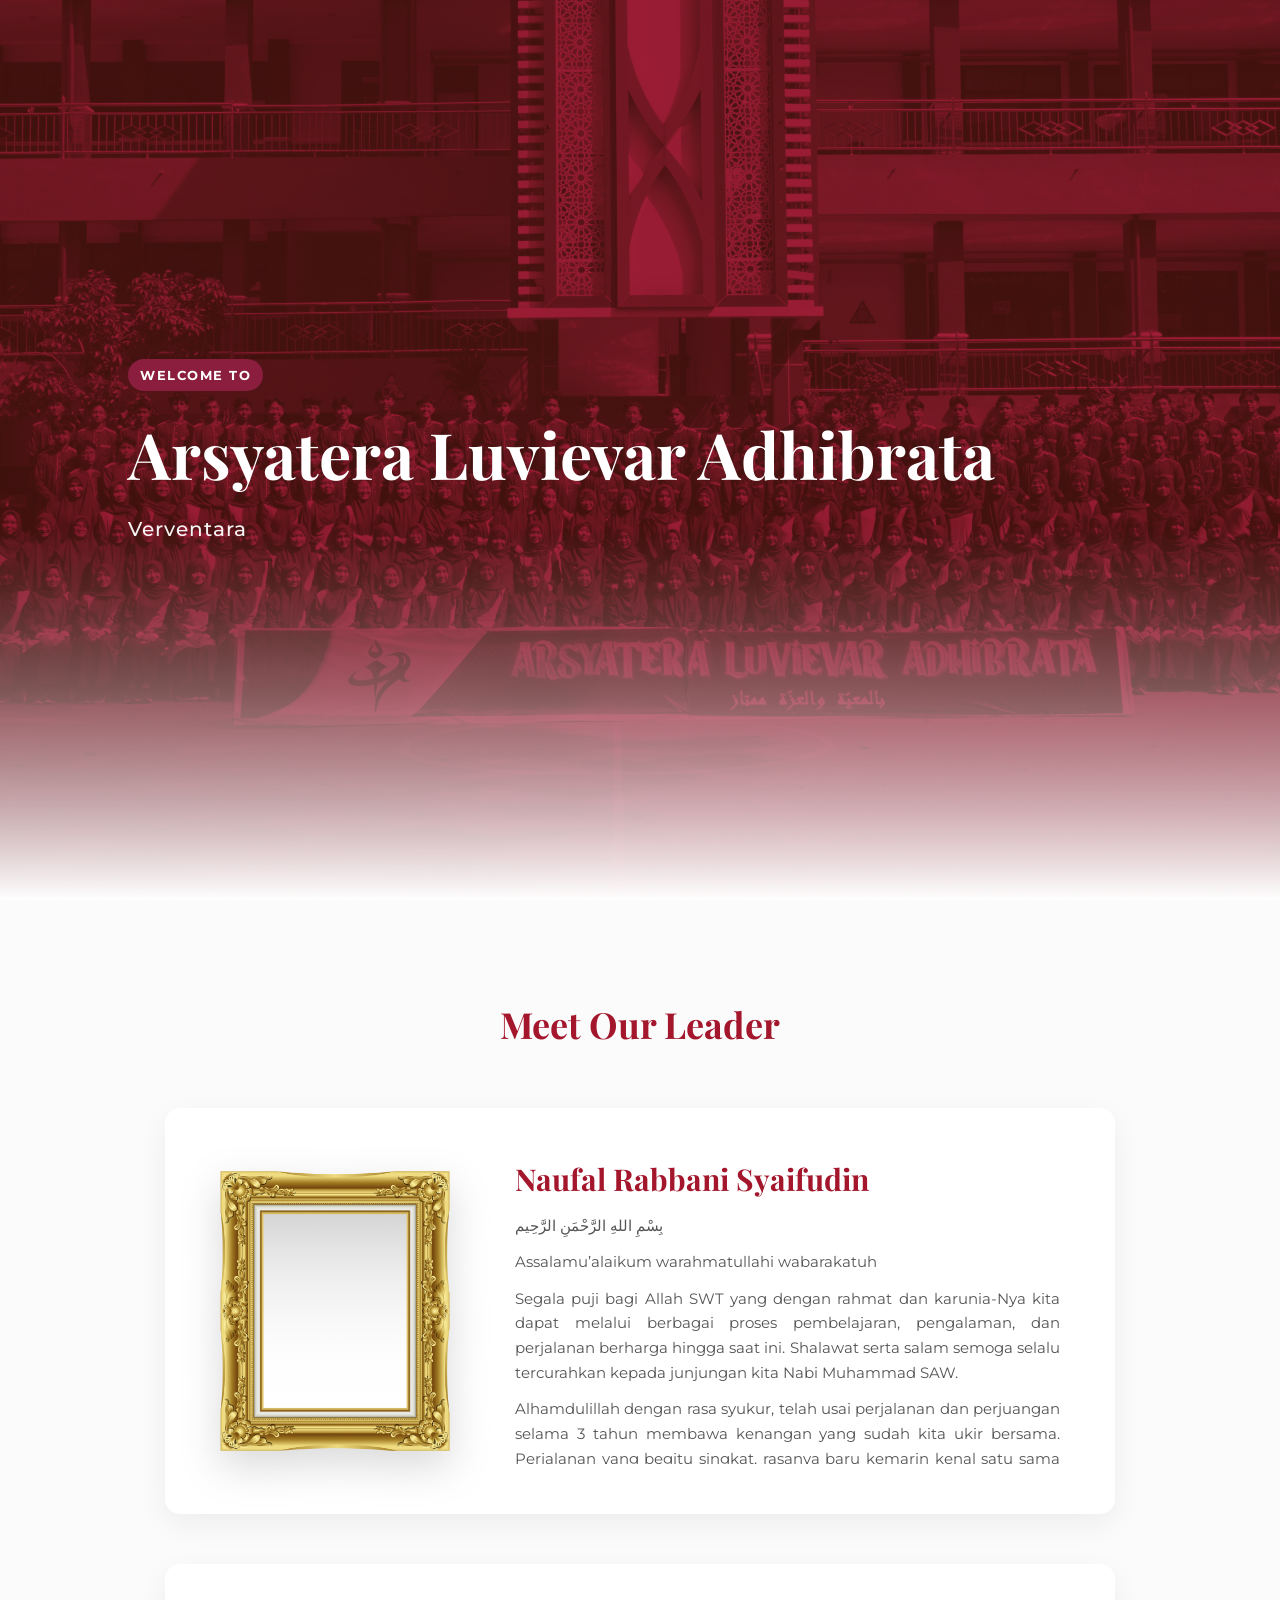
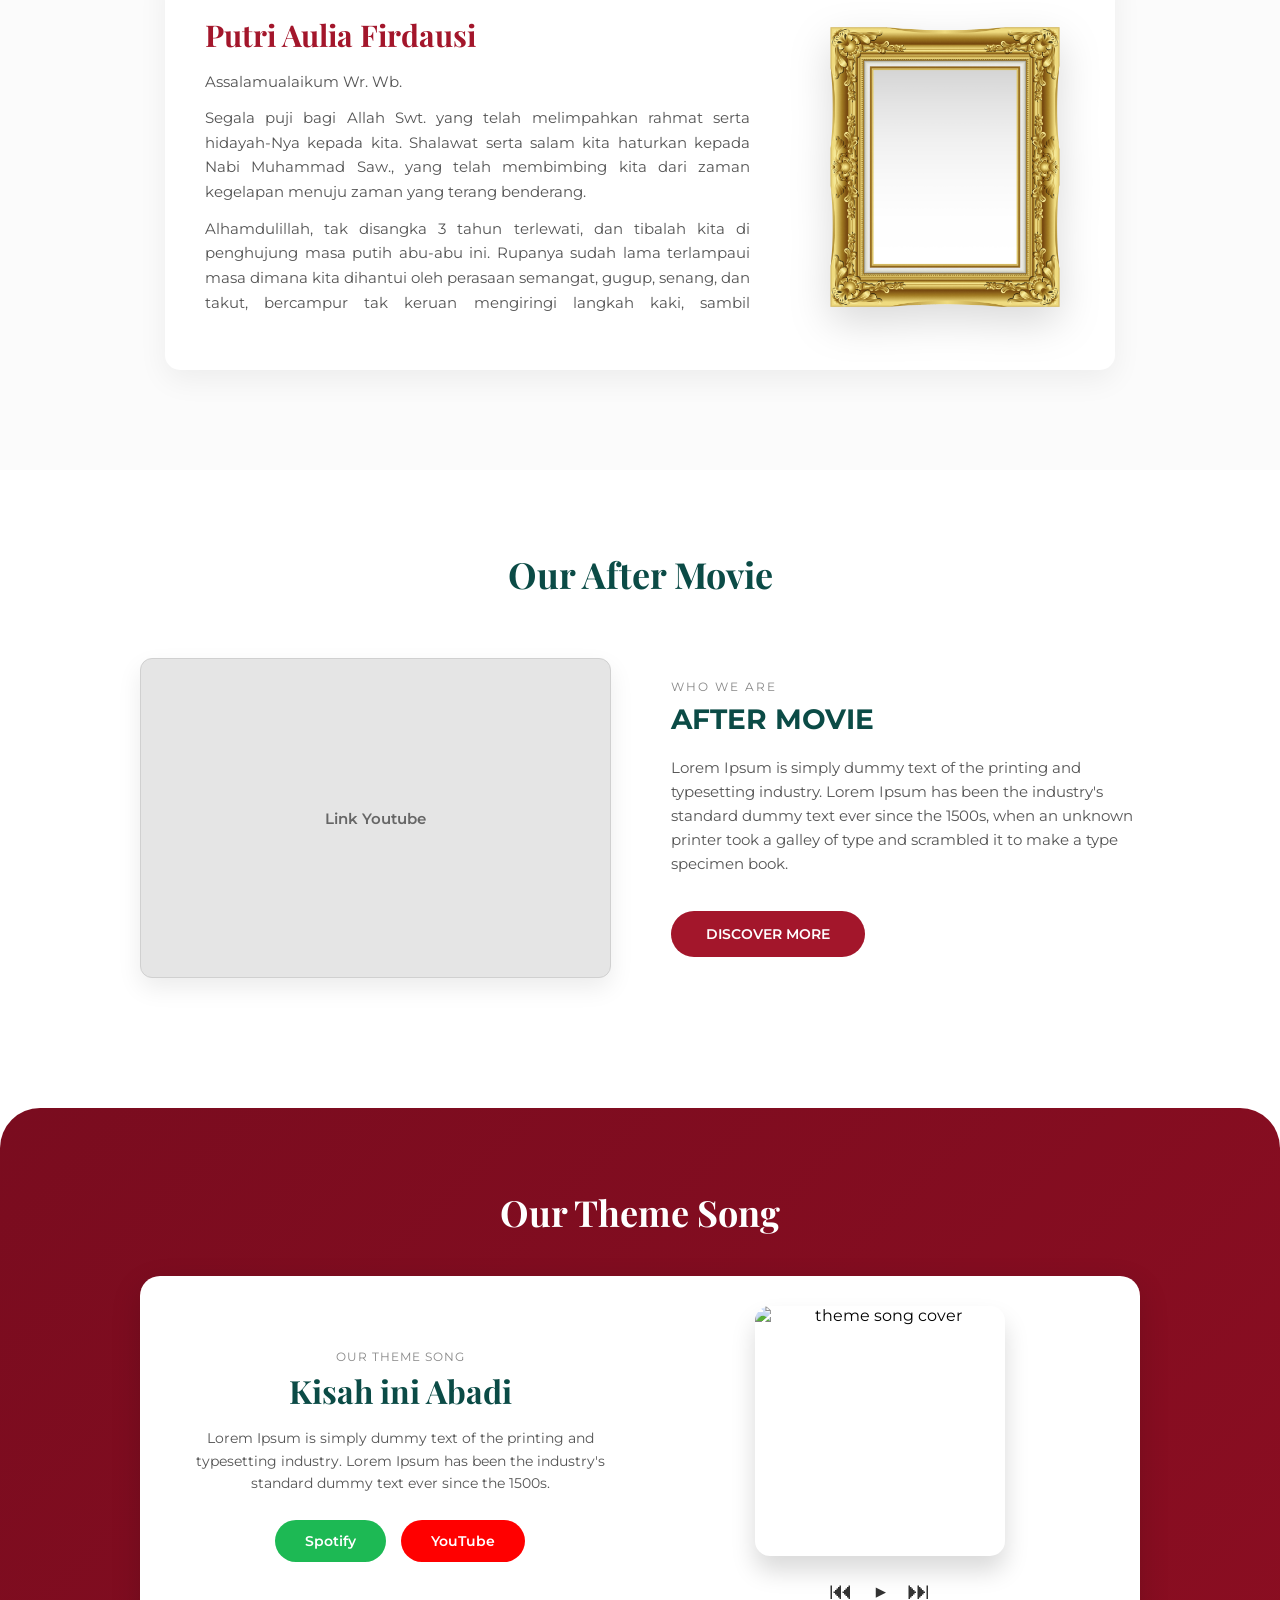
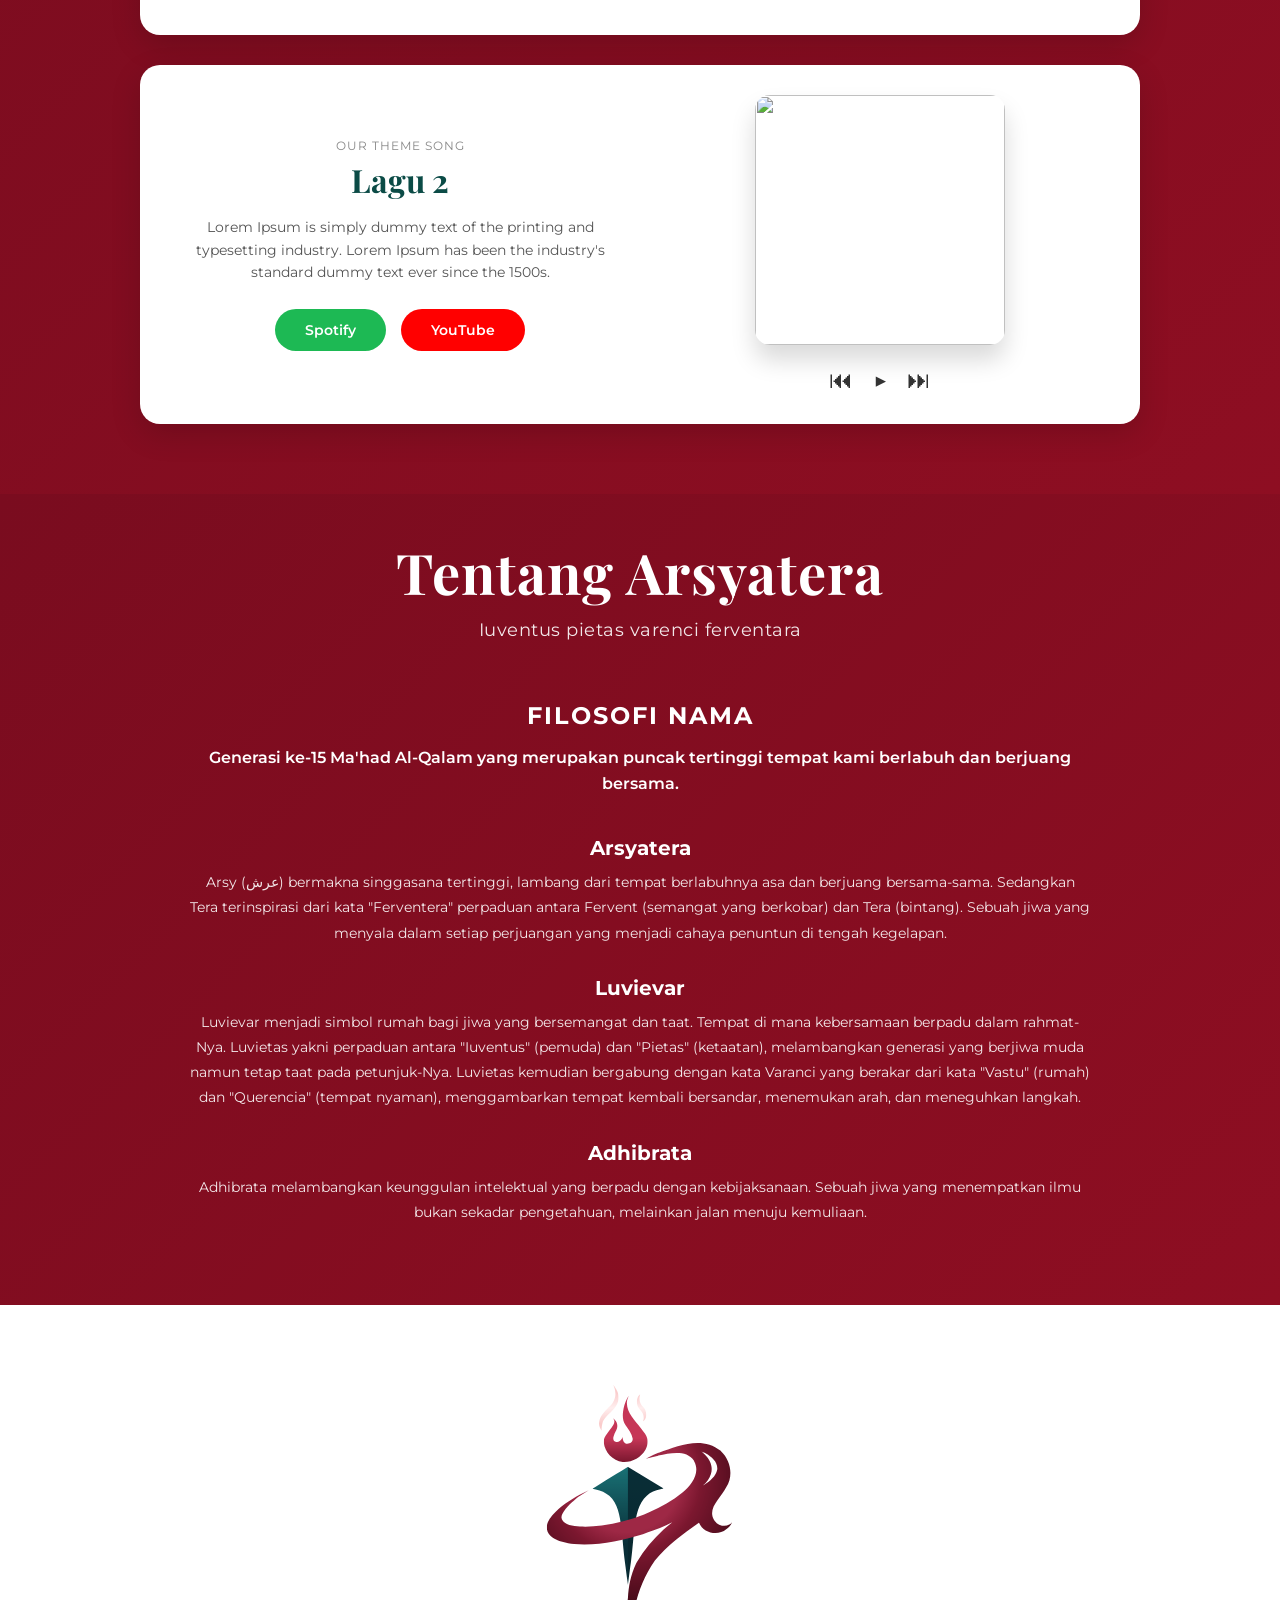
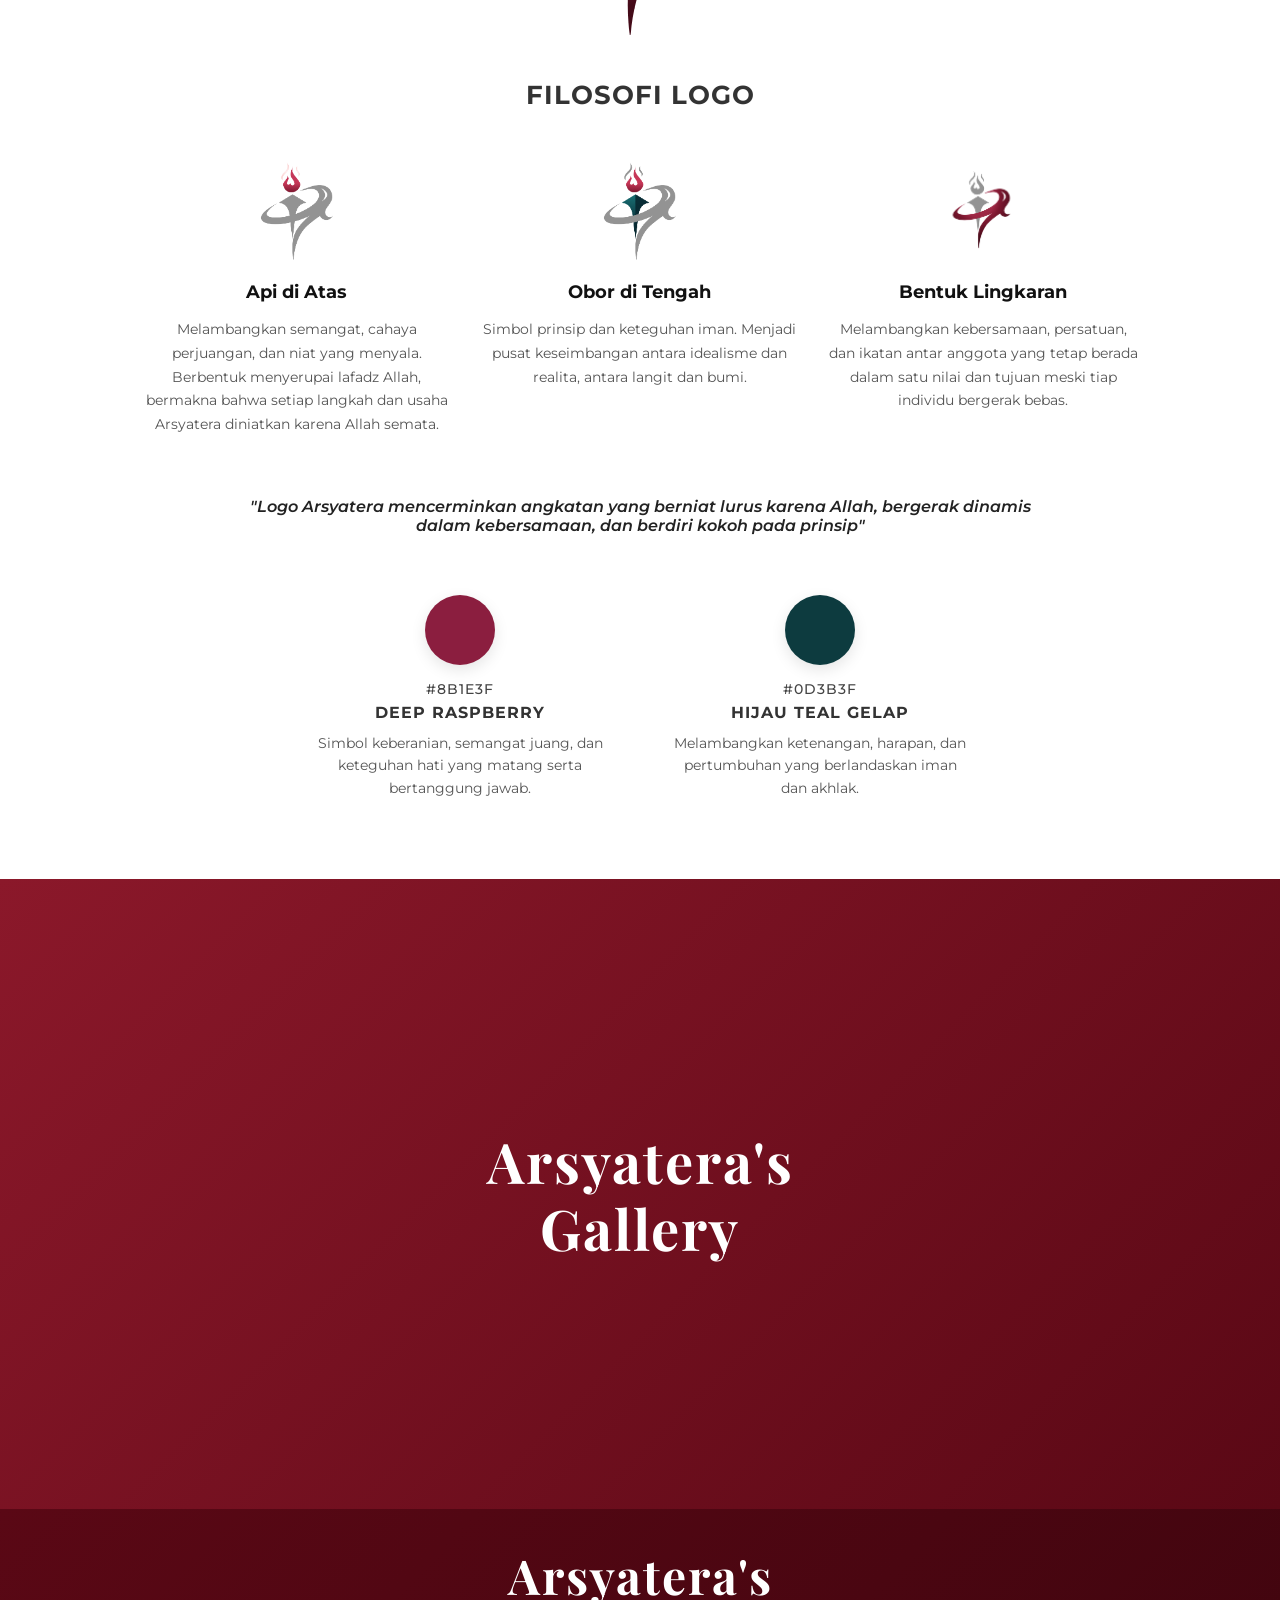
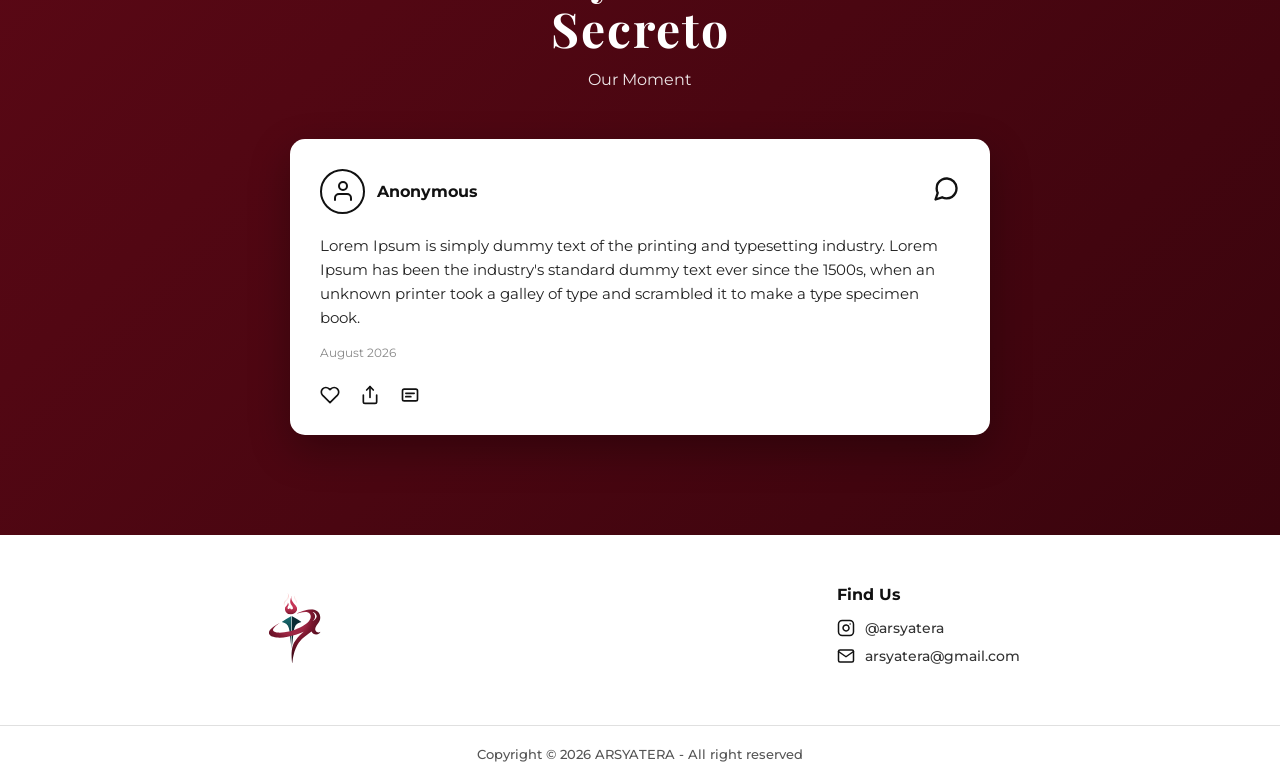
==== commit 1344047b: "Update index.html" ====
--- a/index.html
+++ b/index.html
@@ -44,7 +44,7 @@
         .hero-badge {
             background-color: #8B1E3F;
             border: none;
-            padding: 8px 24px;
+            padding: 8px 12px;
             border-radius: 30px;
             font-size: 13px;
             font-weight: 700;
@@ -981,7 +981,7 @@
                     </div>
                 </div>
                 <div class="ts-image">
-                    <img src="https://picsum.photos/300?random=1" alt="theme song cover">
+                    <img src="Logo_Pose.png" alt="theme song cover">
                     <div class="ts-controls">
                         <span>⏮</span><span>▶</span><span>⏭</span>
                     </div>
@@ -999,7 +999,7 @@
                     </div>
                 </div>
                 <div class="ts-image">
-                    <img src="https://picsum.photos/300?random=2" alt="theme song cover">
+                    <img src="Logo_Pose.png"theme song cover">
                     <div class="ts-controls">
                         <span>⏮</span><span>▶</span><span>⏭</span>
                     </div>
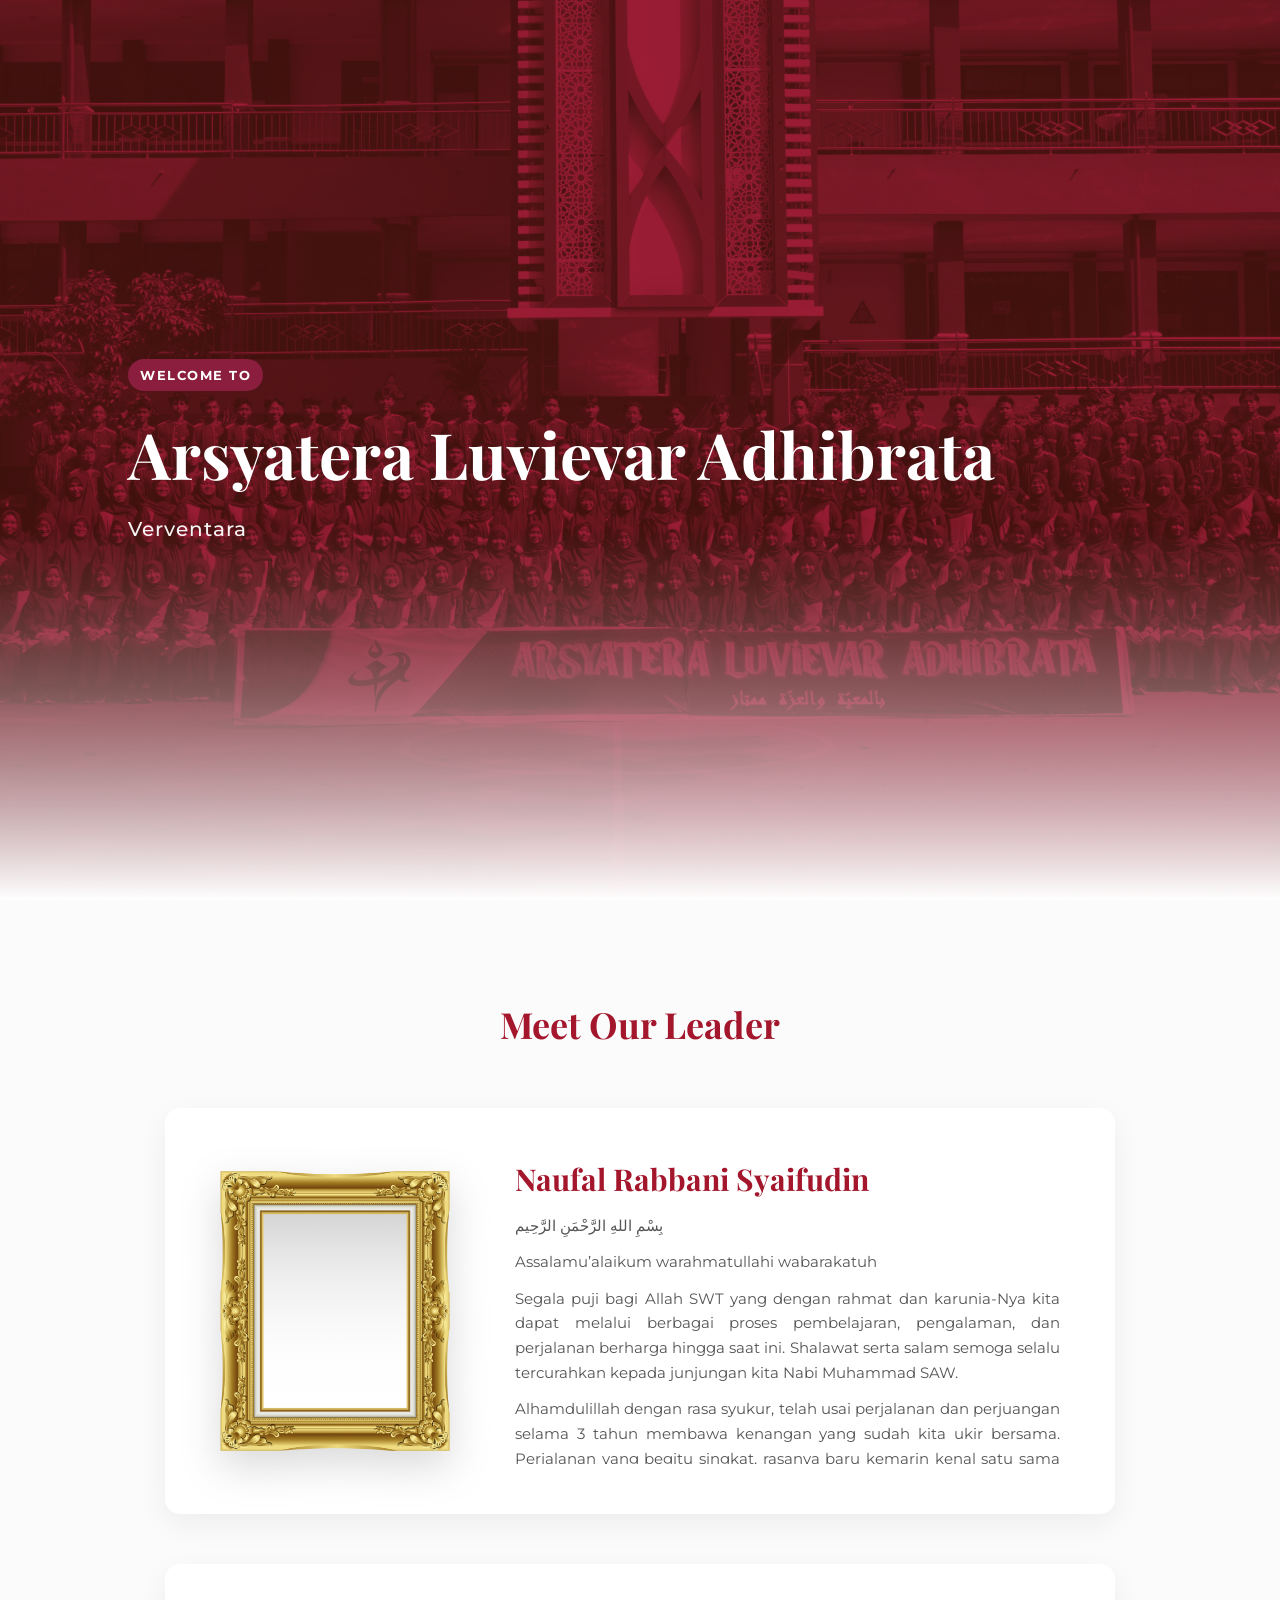
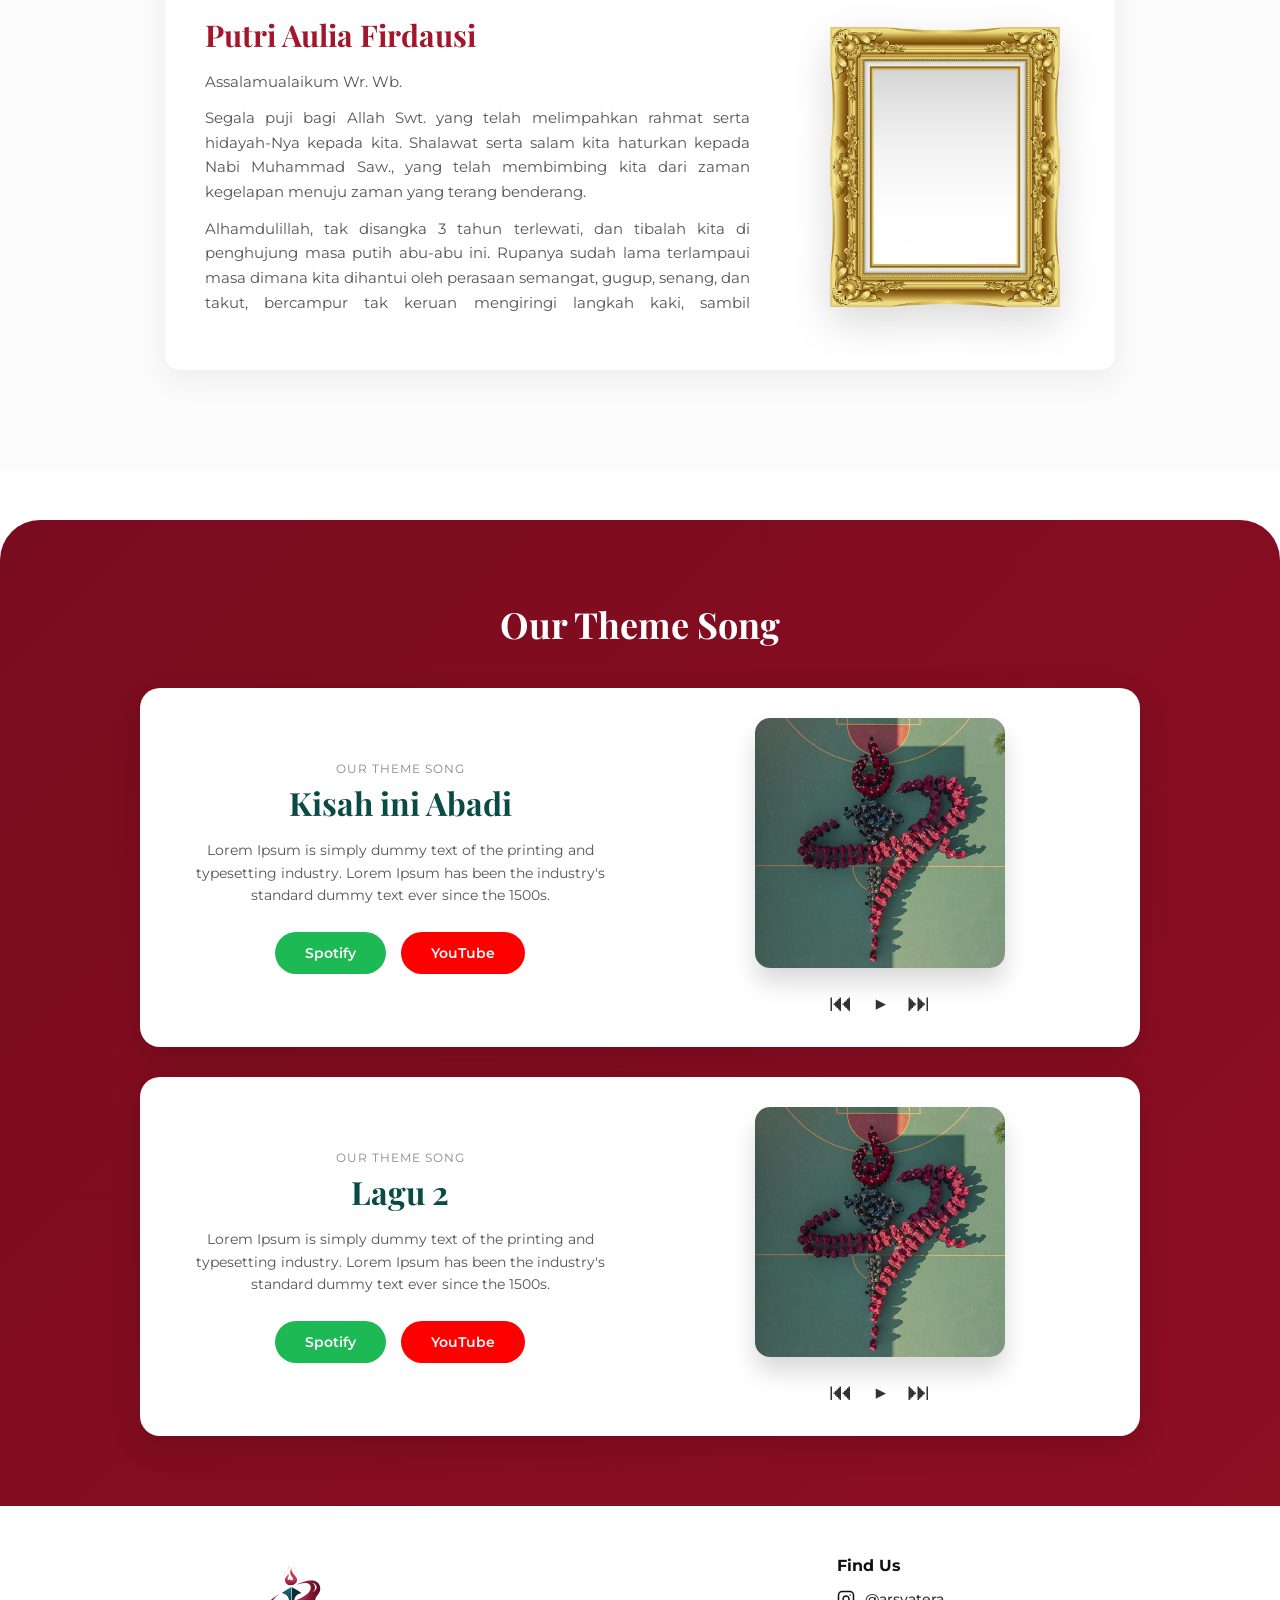
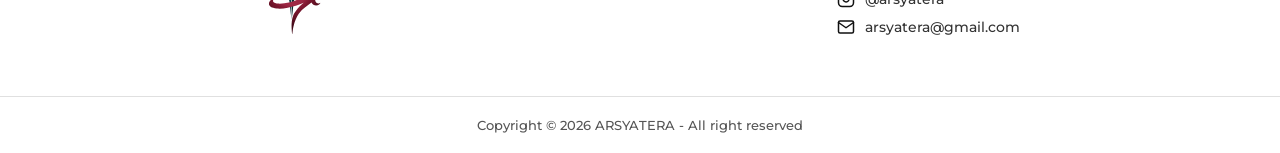
==== commit eceac344: "Update index.html" ====
--- a/index.html
+++ b/index.html
@@ -96,12 +96,12 @@
 
 /* ======================== NAVBAR ======================== */
         .navbar {
-            background-color: #D0D0D0;
+            background-color: #D0D0D0; /* Warna dikembalikan seperti semula */
             display: flex;
             justify-content: center;
             align-items: center;
             position: fixed;
-            top: 0;
+            top: 0; /* Menempel lurus di atas layar */
             left: 0;
             width: 100%;
             opacity: 0;
@@ -116,9 +116,11 @@
             box-shadow: 0 4px 10px rgba(0,0,0,0.1);
         }
 
-        .navbar div {
-            display: flex;
-            justify-content: center;
+        .navbar-container {
+            width: 100%;
+            max-width: 1200px;
+            display: flex;
+            justify-content: space-between;
             align-items: center;
         }
 
@@ -126,6 +128,48 @@
             height: 45px;
             max-width: 100%;
             object-fit: contain;
+        }
+
+        .nav-links {
+            display: flex;
+            list-style: none;
+            gap: 45px;
+            margin: 0;
+            padding: 0;
+        }
+
+        .nav-links a {
+            text-decoration: none;
+            color: #5a0815; /* Warna teks tetap maroon menyesuaikan gambar */
+            font-family: 'Playfair Display', serif;
+            font-size: 17px;
+            font-weight: 700;
+            transition: color 0.3s ease;
+        }
+
+        .nav-links a:hover {
+            color: #A3162B;
+        }
+
+        /* Penyesuaian Responsif untuk Layar Menengah dan Kecil */
+        @media (max-width: 768px) {
+            .navbar-container {
+                padding: 10px 25px;
+            }
+            .nav-links {
+                gap: 20px;
+            }
+            .nav-links a {
+                font-size: 15px;
+            }
+        }
+
+        @media (max-width: 576px) {
+            .navbar-container {
+                flex-direction: column;
+                gap: 15px;
+                padding: 15px 20px;
+            }
         }
 
 /* ======================== MEET OUR LEADER ======================== */
@@ -225,7 +269,7 @@
         }
 
 /* ======================== AFTER MOVIE ======================== */
-        .after-movie {
+        /* .after-movie {
             padding: 80px 20px;
             text-align: center;
             background-color: white;
@@ -311,7 +355,7 @@
         @media (max-width: 768px) {
             .am-container { flex-direction: column; text-align: center; gap: 40px; }
             .am-video-wrapper { max-width: 420px; width: 100%; min-height: 250px;}   
-        }
+        } */
 
 /* ======================== THEME SONG ======================== */
         .ts-theme-song {
@@ -885,10 +929,17 @@
 
     <!-- NAVBAR START -->
     <nav class="navbar">
-        <div>
+        <div class="navbar-container">
             <a href="#" class="logo-navbar">
-                <img src="Arsyatera.svg" alt="Logo Navbar" onerror="this.onerror=null; this.src='https://placehold.co/200x50?text=Arsyatera&bg=D0D0D0'">
+                <img src="Arsyatera.svg" alt="Logo Navbar" onerror="this.onerror=null; this.src='https://placehold.co/100x40?text=Logo&bg=white'">
             </a>
+            <ul class="nav-links">
+                <li><a href="index.html">Home</a></li>
+                <li><a href="isi-navbar/gallery.html">Gallery</a></li>
+                <li><a href="isi-navbar/about.html">About</a></li>
+                <li><a href="isi-navbar/secreto.html">Contact</a></li>
+            </ul>
+            </ul>
         </div>
     </nav>
     <!-- NAVBAR END -->
@@ -946,7 +997,7 @@
     <!-- MEET OUR LEADER END -->
 
     <!-- AFTER MOVIE START -->
-    <section class="after-movie">
+    <!-- <section class="after-movie">
         <h2 class="am-main-title">Our After Movie</h2>
         
         <div class="am-container">
@@ -962,7 +1013,7 @@
                 <a href="#" class="am-btn">DISCOVER MORE</a>
             </div>
         </div>
-    </section>
+    </section> -->
     <!-- AFTER MOVIE END -->
 
     <!-- THEME SONG START -->
@@ -973,11 +1024,11 @@
             <div class="ts-card">
                 <div class="ts-text">
                     <p class="ts-small">Our theme song</p>
-                    <h3>Kisah ini Abadi</h3>
+                    <h3 href="">Kisah ini Abadi</h3>
                     <p class="ts-desc">Lorem Ipsum is simply dummy text of the printing and typesetting industry. Lorem Ipsum has been the industry's standard dummy text ever since the 1500s.</p>
                     <div class="ts-buttons">
-                        <a href="#" class="ts-btn ts-spotify">Spotify</a>
-                        <a href="#" class="ts-btn ts-youtube">YouTube</a>
+                        <a href="https://open.spotify.com/track/0FPaXRNsFB7OLNkLepNCej?si=JsEXBiE-TNugrK3s6oCsvg" class="ts-btn ts-spotify">Spotify</a>
+                        <a href="https://youtu.be/xYiGJq3512U?si=gMIeEfDTK4lnaOGK" class="ts-btn ts-youtube">YouTube</a>
                     </div>
                 </div>
                 <div class="ts-image">
@@ -1008,142 +1059,6 @@
         </div>
     </section>
     <!-- THEME SONG END -->
-
-    <!-- TENTANG ARSYATERA START -->
-    <section class="tentang">
-        
-        <!-- Filosofi Nama -->
-        <div class="filosofi-nama">
-            <div class="fn-container">
-                <h2 class="fn-main-title">Tentang Arsyatera</h2>
-                <p class="fn-subtitle">Iuventus pietas varenci ferventara</p>
-                
-                <h3 class="fn-heading">FILOSOFI NAMA</h3>
-                <p class="fn-lead">Generasi ke-15 Ma'had Al-Qalam yang merupakan puncak tertinggi tempat kami berlabuh dan berjuang bersama.</p>
-
-                <div class="fn-items">
-                    <div class="fn-item">
-                        <h3>Arsyatera</h3>
-                        <p>Arsy (عرش) bermakna singgasana tertinggi, lambang dari tempat berlabuhnya asa dan berjuang bersama-sama. Sedangkan Tera terinspirasi dari kata "Ferventera" perpaduan antara Fervent (semangat yang berkobar) dan Tera (bintang). Sebuah jiwa yang menyala dalam setiap perjuangan yang menjadi cahaya penuntun di tengah kegelapan.</p>
-                    </div>
-                    <div class="fn-item">
-                        <h3>Luvievar</h3>
-                        <p>Luvievar menjadi simbol rumah bagi jiwa yang bersemangat dan taat. Tempat di mana kebersamaan berpadu dalam rahmat-Nya. Luvietas yakni perpaduan antara "Iuventus" (pemuda) dan "Pietas" (ketaatan), melambangkan generasi yang berjiwa muda namun tetap taat pada petunjuk-Nya. Luvietas kemudian bergabung dengan kata Varanci yang berakar dari kata "Vastu" (rumah) dan "Querencia" (tempat nyaman), menggambarkan tempat kembali bersandar, menemukan arah, dan meneguhkan langkah.</p>
-                    </div>
-                    <div class="fn-item">
-                        <h3>Adhibrata</h3>
-                        <p>Adhibrata melambangkan keunggulan intelektual yang berpadu dengan kebijaksanaan. Sebuah jiwa yang menempatkan ilmu bukan sekadar pengetahuan, melainkan jalan menuju kemuliaan.</p>
-                    </div>
-                </div>
-            </div>
-        </div>
-
-        <!-- Filosofi Logo & Warna -->
-        <div class="filosofi-logo">
-            <div class="fl-container">
-                <!-- Fallback ke Logo utama jika file belum di-load lokal -->
-                <img src="Logo Pure.svg" alt="Logo Arsyatera" class="fl-main-logo" onerror="this.onerror=null; this.src='https://placehold.co/250?text=Logo+Arsyatera&bg=white&color=a3162b'">
-                
-                <h3 class="fl-title">FILOSOFI LOGO</h3>
-
-                <div class="fl-grid">
-                    <!-- Api -->
-                    <div class="fl-item">
-                        <img src="Logo_Api.png" alt="Api di Atas" onerror="this.onerror=null; this.src='https://placehold.co/100?text=Api&bg=f5f5f5'">
-                        <h4>Api di Atas</h4>
-                        <p>Melambangkan semangat, cahaya perjuangan, dan niat yang menyala. Berbentuk menyerupai lafadz Allah, bermakna bahwa setiap langkah dan usaha Arsyatera diniatkan karena Allah semata.</p>
-                    </div>
-                    <!-- Obor -->
-                    <div class="fl-item">
-                        <img src="Logo_Obor.png" alt="Obor di Tengah" onerror="this.onerror=null; this.src='https://placehold.co/100?text=Obor&bg=f5f5f5'">
-                        <h4>Obor di Tengah</h4>
-                        <p>Simbol prinsip dan keteguhan iman. Menjadi pusat keseimbangan antara idealisme dan realita, antara langit dan bumi.</p>
-                    </div>
-                    <!-- Lingkaran -->
-                    <div class="fl-item">
-                        <img src="Logo_Lingkaran.png" alt="Bentuk Lingkaran" onerror="this.onerror=null; this.src='https://placehold.co/100?text=Lingkaran&bg=f5f5f5'">
-                        <h4>Bentuk Lingkaran</h4>
-                        <p>Melambangkan kebersamaan, persatuan, dan ikatan antar anggota yang tetap berada dalam satu nilai dan tujuan meski tiap individu bergerak bebas.</p>
-                    </div>
-                </div>
-
-                <p class="fl-quote">"Logo Arsyatera mencerminkan angkatan yang berniat lurus karena Allah, bergerak dinamis dalam kebersamaan, dan berdiri kokoh pada prinsip"</p>
-
-                <!-- Filosofi Warna -->
-                <div class="fl-colors">
-                    <div class="color-item">
-                        <div class="color-circle color-raspberry"></div>
-                        <span class="color-hex">#8B1E3F</span>
-                        <h4>Deep Raspberry</h4>
-                        <p>Simbol keberanian, semangat juang, dan keteguhan hati yang matang serta bertanggung jawab.</p>
-                    </div>
-                    <div class="color-item">
-                        <div class="color-circle color-teal"></div>
-                        <span class="color-hex">#0D3B3F</span>
-                        <h4>Hijau Teal Gelap</h4>
-                        <p>Melambangkan ketenangan, harapan, dan pertumbuhan yang berlandaskan iman dan akhlak.</p>
-                    </div>
-                </div>
-
-            </div>
-        </div>
-    </section>
-    <!-- TENTANG ARSYATERA END -->
-
-    <!-- GALLERY START -->
-    <section class="gallery-section">
-        <h2 class="gallery-title">Arsyatera's<br>Gallery</h2>
-    </section>
-    <!-- GALLERY END -->
-
-    <!-- SECRETO START -->
-    <section class="secreto-section">
-        <div class="secreto-container">
-            <h2 class="secreto-title">Arsyatera's<br>Secreto</h2>
-            <p class="secreto-subtitle">Our Moment</p>
-            
-            <div class="secreto-card">
-                <div class="secreto-header">
-                    <div class="secreto-user">
-                        <div class="secreto-avatar">
-                            <svg class="icon-svg" style="width: 24px; height: 24px;" viewBox="0 0 24 24">
-                                <path d="M20 21v-2a4 4 0 0 0-4-4H8a4 4 0 0 0-4 4v2"></path>
-                                <circle cx="12" cy="7" r="4"></circle>
-                            </svg>
-                        </div>
-                        <span class="secreto-username">Anonymous</span>
-                    </div>
-                    <div class="secreto-icon-right">
-                        <svg class="icon-svg" style="width: 28px; height: 28px;" viewBox="0 0 24 24">
-                            <path d="M21 11.5a8.38 8.38 0 0 1-.9 3.8 8.5 8.5 0 0 1-7.6 4.7 8.38 8.38 0 0 1-3.8-.9L3 21l1.9-5.7a8.38 8.38 0 0 1-.9-3.8 8.5 8.5 0 0 1 4.7-7.6 8.38 8.38 0 0 1 3.8-.9h.5a8.48 8.48 0 0 1 8 8v.5z"></path>
-                        </svg>
-                    </div>
-                </div>
-                
-                <div class="secreto-body">
-                    <p>Lorem Ipsum is simply dummy text of the printing and typesetting industry. Lorem Ipsum has been the industry's standard dummy text ever since the 1500s, when an unknown printer took a galley of type and scrambled it to make a type specimen book.</p>
-                    <span class="secreto-date">August 2026</span>
-                </div>
-                
-                <div class="secreto-actions">
-                    <svg class="icon-svg" style="width: 20px; height: 20px;" viewBox="0 0 24 24">
-                        <path d="M20.84 4.61a5.5 5.5 0 0 0-7.78 0L12 5.67l-1.06-1.06a5.5 5.5 0 0 0-7.78 7.78l1.06 1.06L12 21.23l7.78-7.78 1.06-1.06a5.5 5.5 0 0 0 0-7.78z"></path>
-                    </svg>
-                    <svg class="icon-svg" style="width: 20px; height: 20px;" viewBox="0 0 24 24">
-                        <path d="M4 12v8a2 2 0 0 0 2 2h12a2 2 0 0 0 2-2v-8"></path>
-                        <polyline points="16 6 12 2 8 6"></polyline>
-                        <line x1="12" y1="2" x2="12" y2="15"></line>
-                    </svg>
-                    <svg class="icon-svg" style="width: 20px; height: 20px;" viewBox="0 0 24 24">
-                        <rect x="3" y="5" width="18" height="14" rx="2" ry="2"></rect>
-                        <line x1="7" y1="10" x2="17" y2="10"></line>
-                        <line x1="7" y1="14" x2="13" y2="14"></line>
-                    </svg>
-                </div>
-            </div>
-        </div>
-    </section>
-    <!-- SECRETO END -->
 
     <!-- FOOTER START -->
     <footer class="footer">
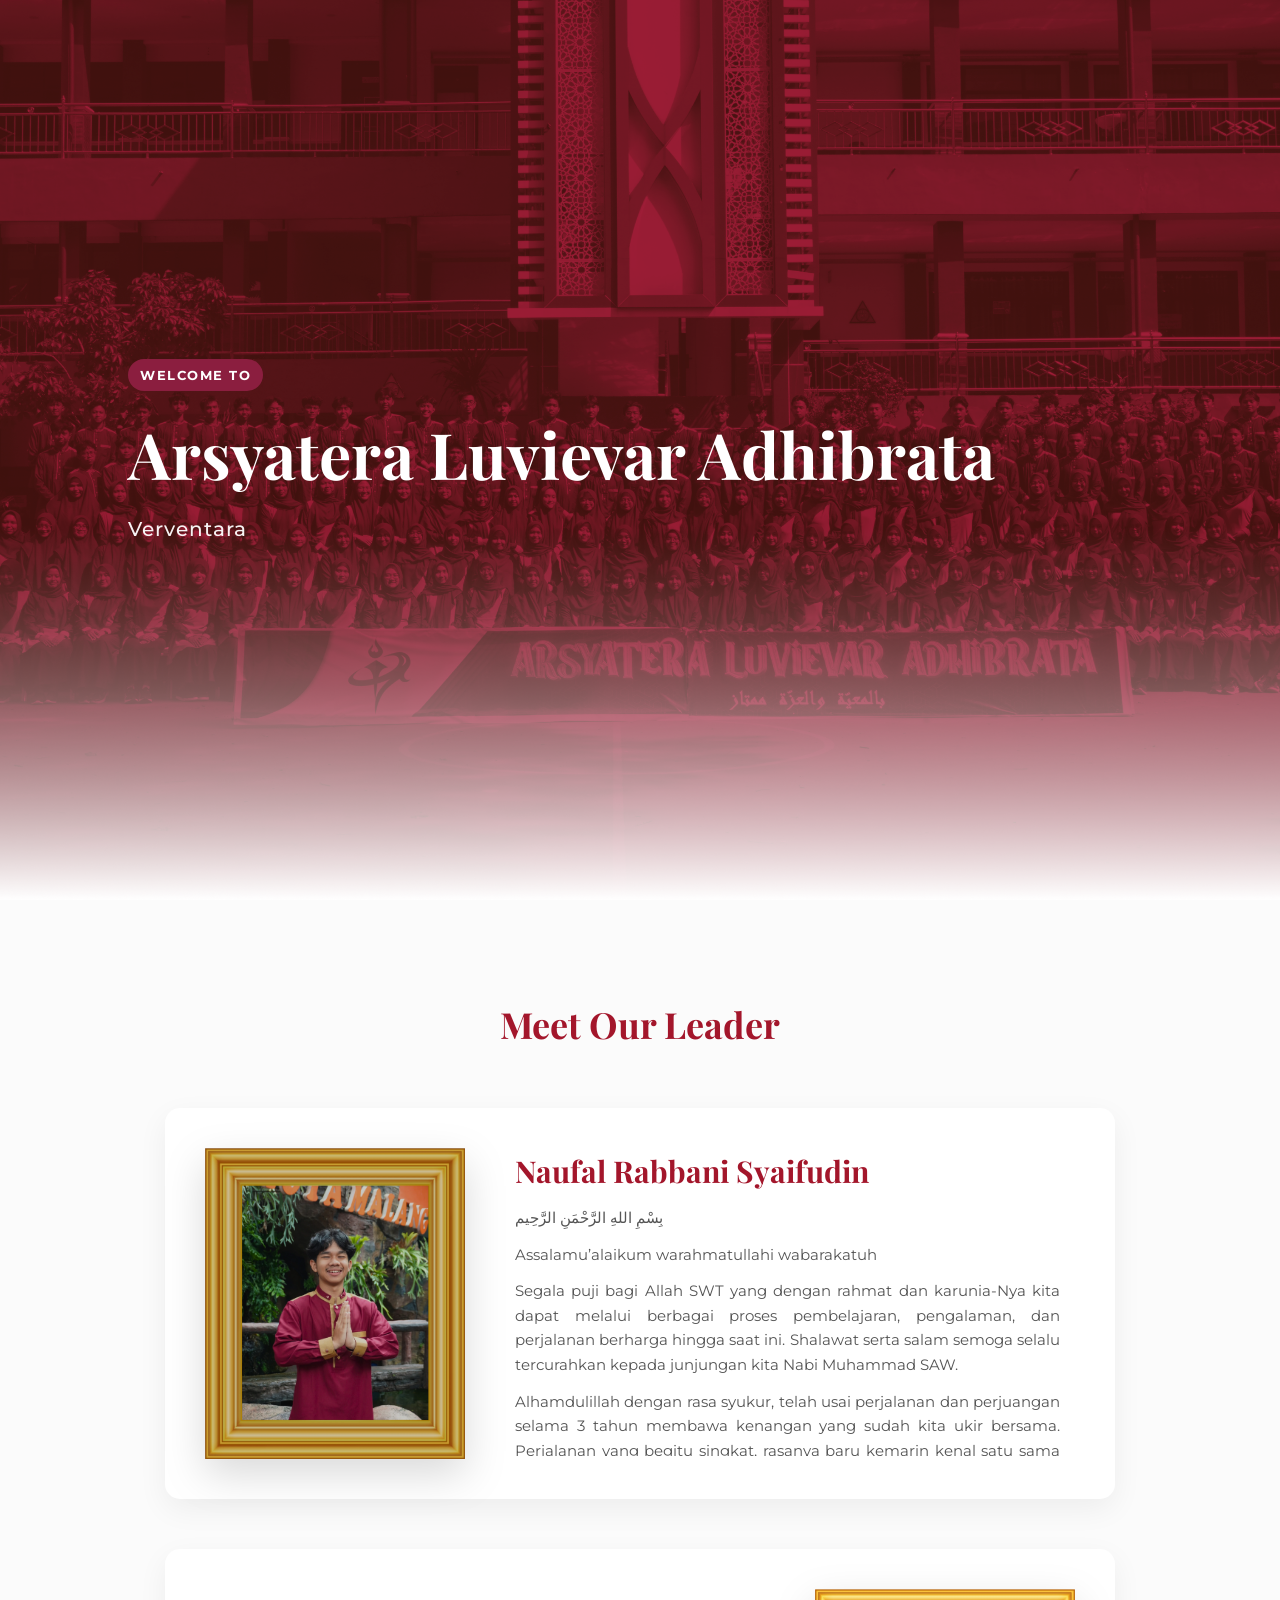
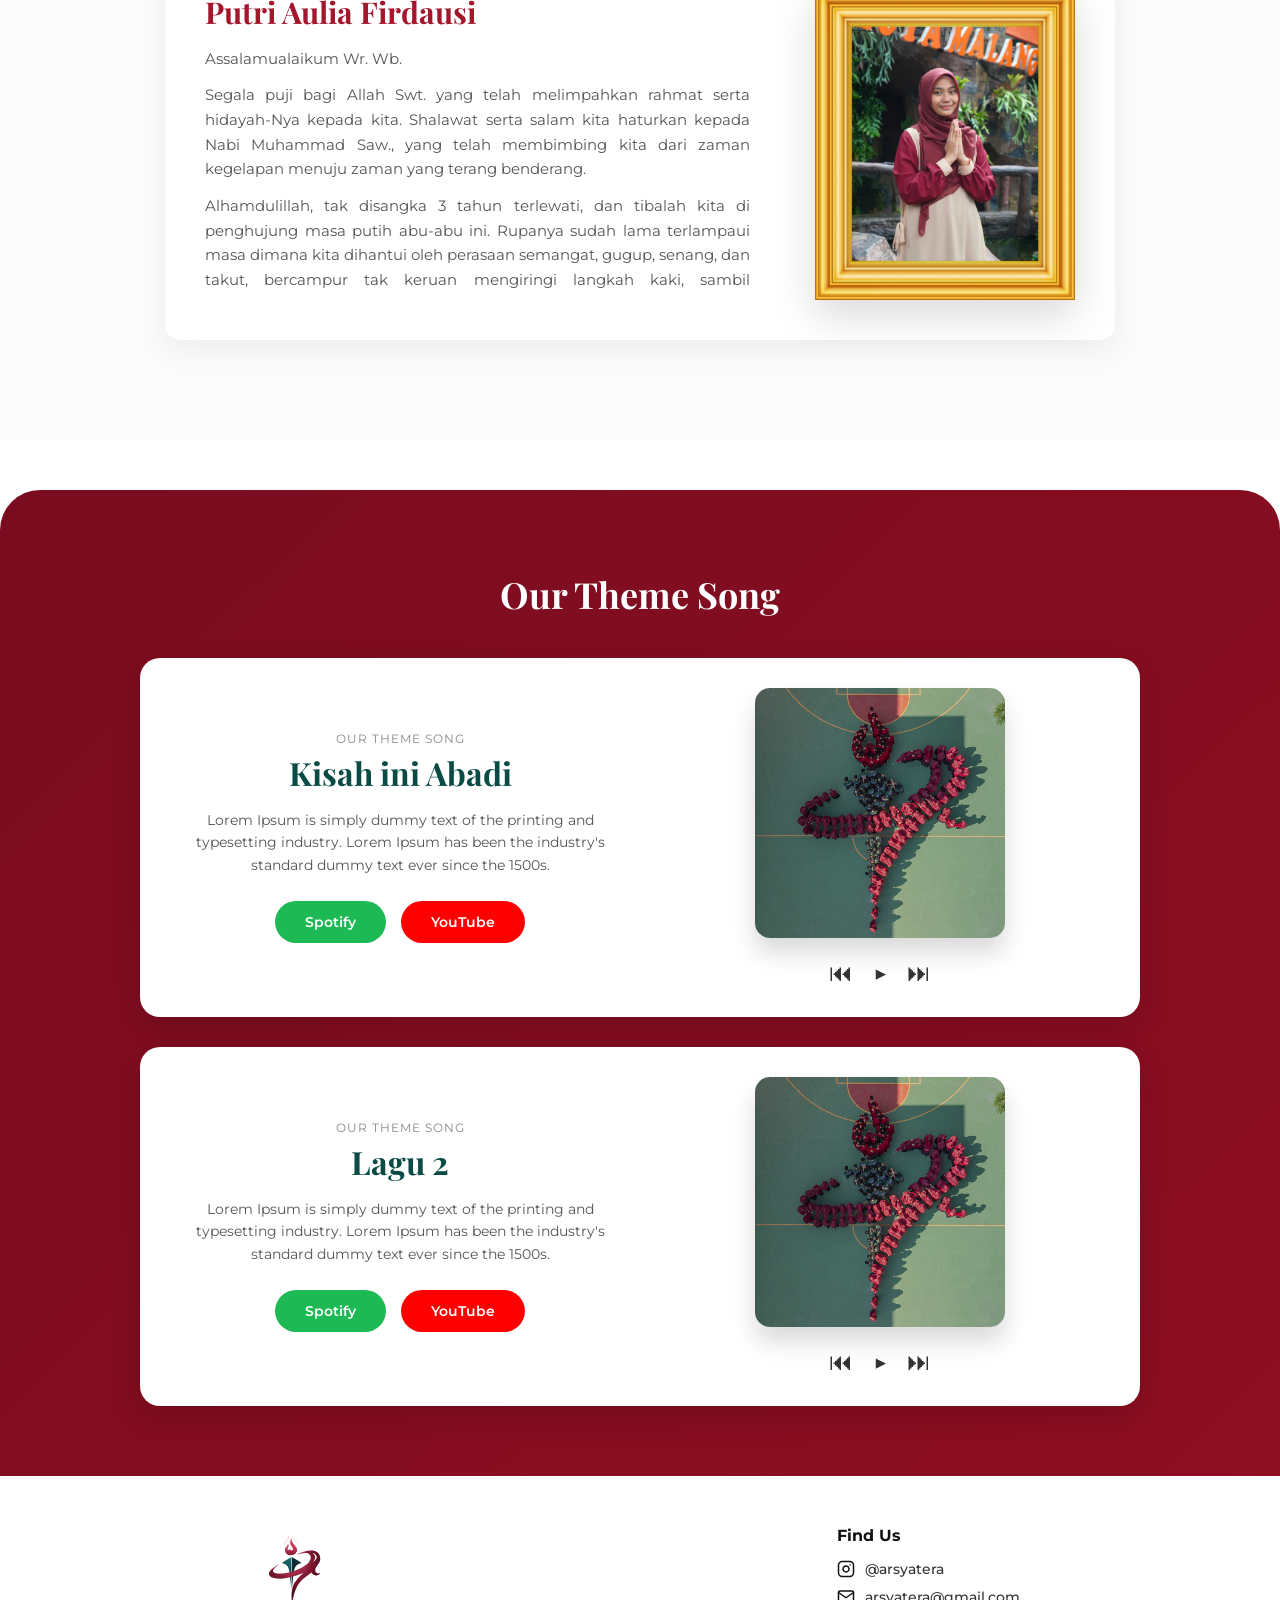
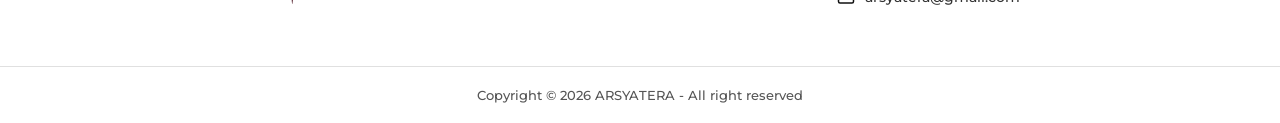
==== commit d2c8ba07: "Update index.html" ====
--- a/index.html
+++ b/index.html
@@ -952,7 +952,7 @@
             <!-- Card Pertama (Naufal) -->
             <div class="ml-card">
                 <div class="ml-image">
-                    <img src="Bingkai.png" alt="Foto Ketua Angkatan Naufal" onerror="this.onerror=null; this.src='https://placehold.co/300x400?text=Bingkai+Foto'">
+                    <img src="Bingkai-nopal.webp" alt="Foto Ketua Angkatan Naufal" onerror="this.onerror=null; this.src='https://placehold.co/300x400?text=Bingkai+Foto'">
                 </div>
                 <div class="ml-content">
                     <h3 class="ml-name">Naufal Rabbani Syaifudin</h3>
@@ -976,7 +976,7 @@
             <!-- Card Kedua (Putri) - Teks di kiri, Gambar di kanan -->
             <div class="ml-card reverse">
                 <div class="ml-image">
-                    <img src="Bingkai.png" alt="Foto Ketua Angkatan Putri" onerror="this.onerror=null; this.src='https://placehold.co/300x400?text=Bingkai+Foto'">
+                    <img src="Bingkai-lia.webp" alt="Foto Ketua Angkatan Putri" onerror="this.onerror=null; this.src='https://placehold.co/300x400?text=Bingkai+Foto'">
                 </div>
                 <div class="ml-content">
                     <h3 class="ml-name">Putri Aulia Firdausi</h3>
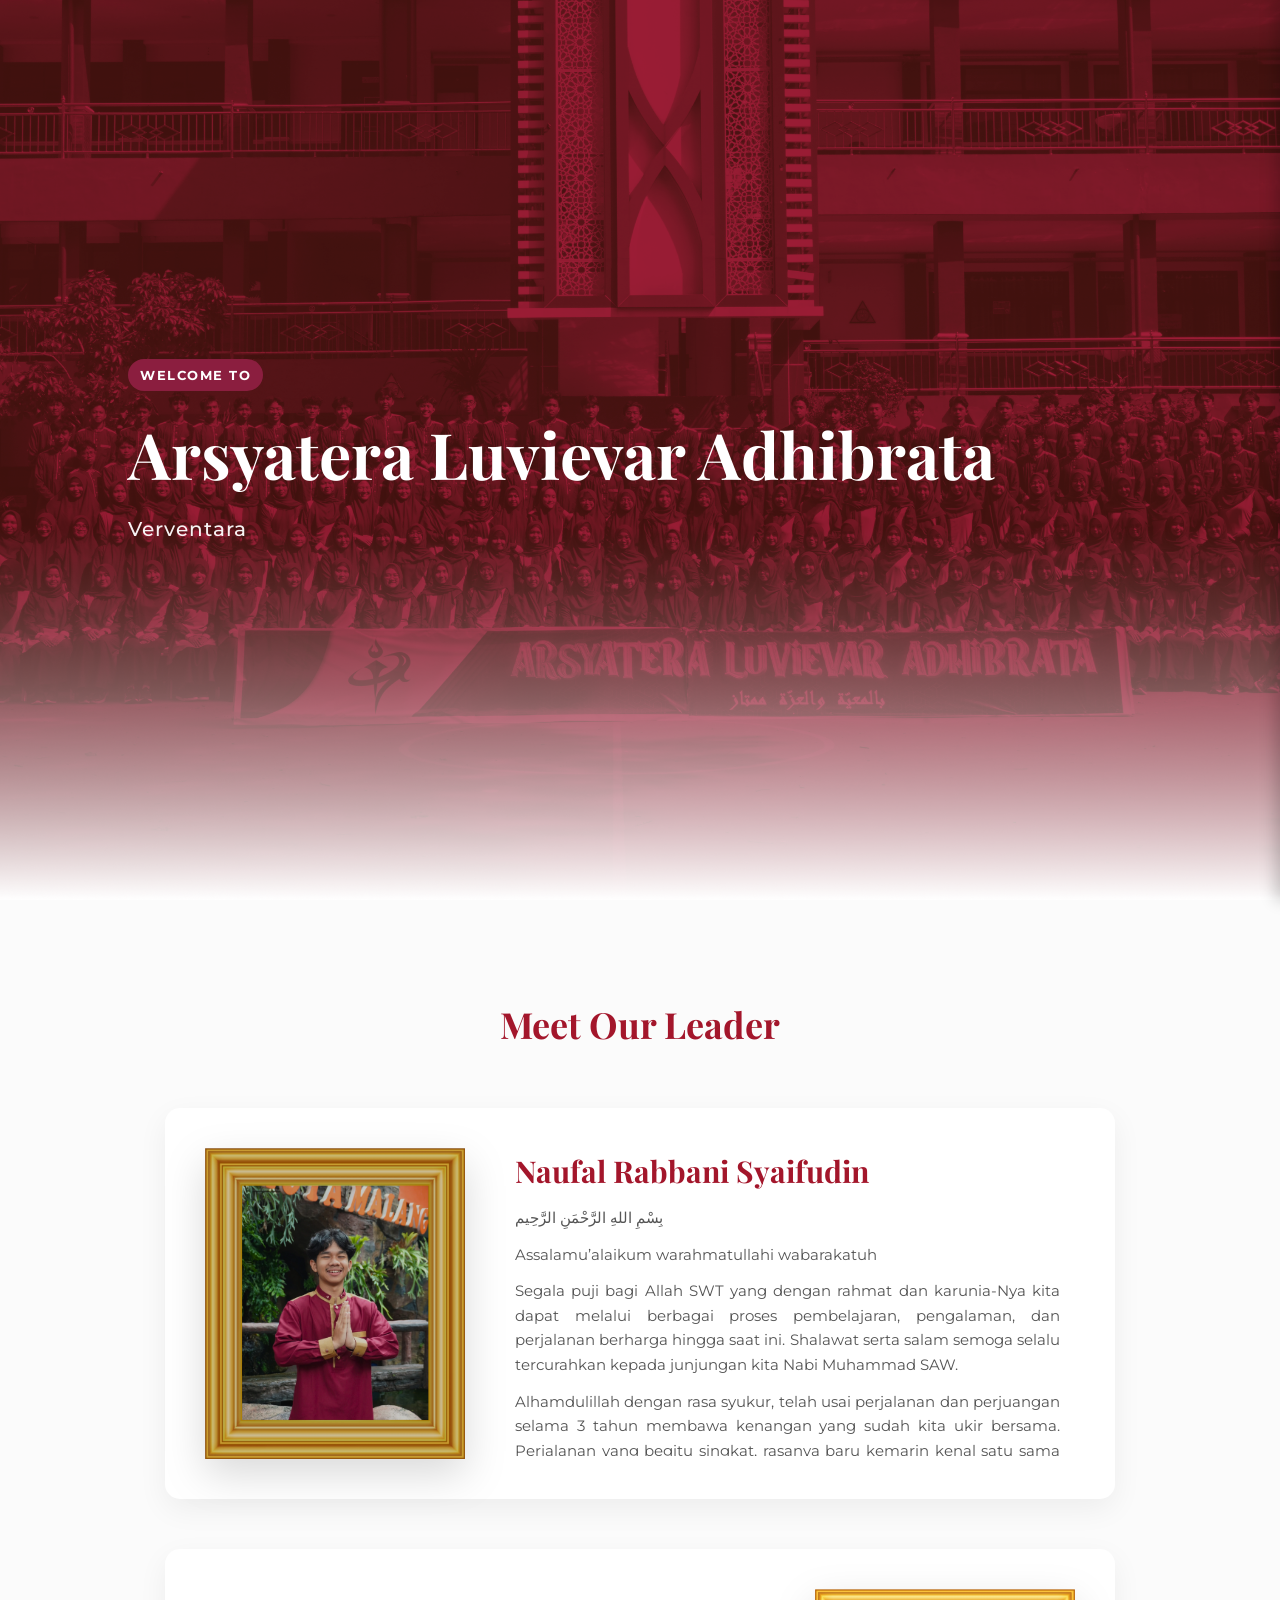
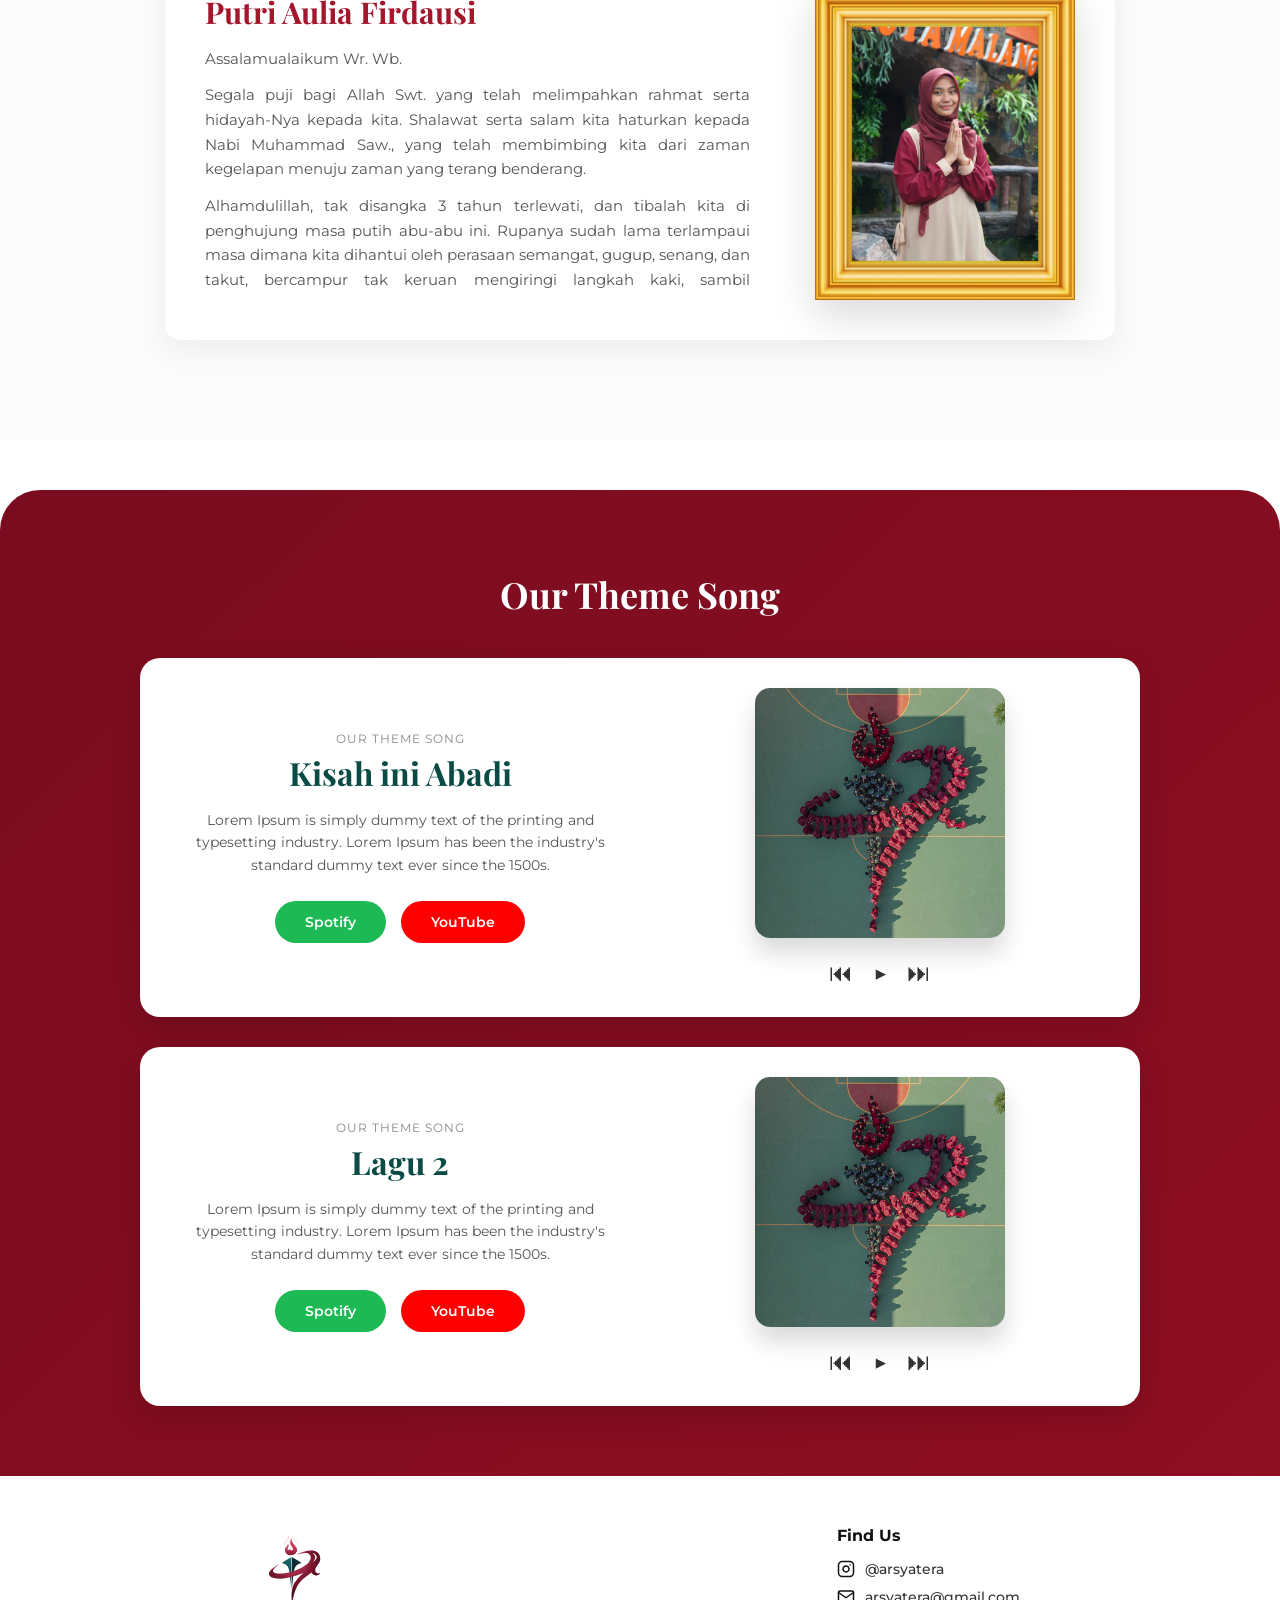
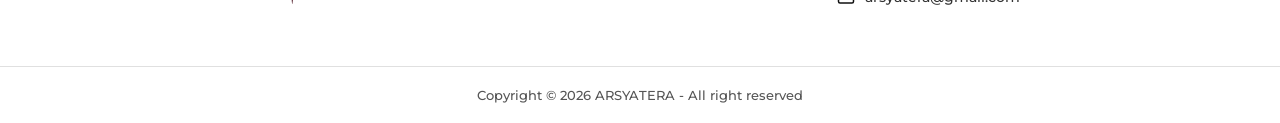
==== commit acac03f5: "Update index.html" ====
--- a/index.html
+++ b/index.html
@@ -5,7 +5,7 @@
     <meta charset="UTF-8">
     <meta name="viewport" content="width=device-width, initial-scale=1.0">
     <title>Arsyatera</title>
-    <!-- Import Google Fonts (Montserrat & Playfair Display untuk efek Serif pada judul) -->
+    <!-- Import Google Fonts -->
     <link href="https://fonts.googleapis.com/css2?family=Montserrat:wght@400;600;700&family=Playfair+Display:ital,wght@0,700;1,400&display=swap" rel="stylesheet">
     
     <style>
@@ -74,37 +74,30 @@
         }
 
         @media (max-width: 1024px) {
-            /* Menyesuaikan ukuran font sedikit di layar menengah agar tetap 1 baris jika memungkinkan */
             .hero-title { font-size: 50px; }
         }
 
         @media (max-width: 768px) {
             .home { padding: 0 5%; justify-content: center; text-align: center; }
             .hero-content { text-align: center; margin-top: 0; }
-            /* Pada layar HP, jika dipaksa nowrap mungkin terpotong, 
-               tapi kita usahakan sekecil mungkin agar tetap sebaris 
-               atau Anda bisa menghapus white-space: nowrap khusus di HP jika terlalu kecil */
-            .hero-title { 
-                font-size: 36px; 
-            }
+            .hero-title { font-size: 36px; }
         }
 
         @media (max-width: 576px) {
-            /* Menyesuaikan ukuran font sedikit di layar menengah agar tetap 1 baris jika memungkinkan */
             .hero-title { font-size: 28px; }
         }
 
-/* ======================== NAVBAR ======================== */
+/* ======================== NAVBAR ATAS ======================== */
         .navbar {
-            background-color: #D0D0D0; /* Warna dikembalikan seperti semula */
+            background-color: #D0D0D0;
             display: flex;
             justify-content: center;
             align-items: center;
             position: fixed;
-            top: 0; /* Menempel lurus di atas layar */
+            top: 0;
             left: 0;
             width: 100%;
-            opacity: 0;
+            opacity: 0; /* Muncul saat di-scroll */
             pointer-events: none;
             transition: 0.4s ease;
             z-index: 1000;
@@ -122,53 +115,139 @@
             display: flex;
             justify-content: space-between;
             align-items: center;
+            /* Padding dibuat sangat minim agar ramping seperti di gambar */
+            padding: 5px 40px; 
         }
 
         .logo-navbar img {
-            height: 45px;
+            /* Tinggi logo disesuaikan agar tidak memaksa navbar melebar */
+            height: 35px;
             max-width: 100%;
             object-fit: contain;
         }
 
+        /* Tombol Hamburger */
+        .hamburger {
+            background: none;
+            border: none;
+            padding: 2px; /* Disesuaikan dengan navbar yang lebih tipis */
+            cursor: pointer;
+            display: flex;
+            flex-direction: column;
+            gap: 5px; /* Jarak antar garis diperkecil sedikit */
+            transition: transform 0.3s ease;
+        }
+
+        .hamburger:hover {
+            transform: scale(1.05);
+        }
+
+        .hamburger span {
+            display: block;
+            width: 25px; /* Garis lebih pendek sedikit agar proporsional */
+            height: 3px;
+            background-color: #5a0815;
+            border-radius: 3px;
+            transition: 0.3s;
+        }
+
+        @media (max-width: 768px) {
+            .navbar-container {
+                padding: 5px 25px;
+            }
+        }
+
+/* ======================== SIDEBAR (MENU KANAN) ======================== */
+        .overlay {
+            position: fixed;
+            top: 0;
+            left: 0;
+            width: 100%;
+            height: 100vh;
+            background: rgba(0, 0, 0, 0.5);
+            z-index: 1001;
+            opacity: 0;
+            pointer-events: none;
+            transition: opacity 0.4s ease;
+        }
+
+        .overlay.active {
+            opacity: 1;
+            pointer-events: auto;
+        }
+
+        .sidebar {
+            position: fixed;
+            top: 0;
+            right: -320px;
+            width: 320px;
+            height: 100vh;
+            background-color: #D0D0D0;
+            z-index: 1002;
+            padding: 40px 30px;
+            box-shadow: -5px 0 15px rgba(0,0,0,0.2);
+            transition: right 0.4s ease;
+            display: flex;
+            flex-direction: column;
+        }
+
+        .sidebar.active {
+            right: 0;
+        }
+
+        .sidebar-header {
+            display: flex;
+            justify-content: space-between;
+            align-items: center;
+            margin-bottom: 50px;
+        }
+
+        .logo-sidebar img {
+            height: 35px;
+            object-fit: contain;
+        }
+
+        .close-btn {
+            background: none;
+            border: none;
+            font-size: 35px;
+            color: #5a0815;
+            cursor: pointer;
+            line-height: 1;
+            transition: color 0.3s;
+        }
+
+        .close-btn:hover {
+            color: #A3162B;
+        }
+
         .nav-links {
             display: flex;
+            flex-direction: column;
             list-style: none;
-            gap: 45px;
+            gap: 30px;
             margin: 0;
             padding: 0;
         }
 
         .nav-links a {
             text-decoration: none;
-            color: #5a0815; /* Warna teks tetap maroon menyesuaikan gambar */
+            color: #5a0815;
             font-family: 'Playfair Display', serif;
-            font-size: 17px;
+            font-size: 20px;
             font-weight: 700;
-            transition: color 0.3s ease;
+            transition: color 0.3s ease, padding-left 0.3s ease;
         }
 
         .nav-links a:hover {
             color: #A3162B;
-        }
-
-        /* Penyesuaian Responsif untuk Layar Menengah dan Kecil */
-        @media (max-width: 768px) {
-            .navbar-container {
-                padding: 10px 25px;
-            }
-            .nav-links {
-                gap: 20px;
-            }
-            .nav-links a {
-                font-size: 15px;
-            }
+            padding-left: 10px;
         }
 
         @media (max-width: 576px) {
-            .navbar-container {
-                flex-direction: column;
-                gap: 15px;
-                padding: 15px 20px;
+            .sidebar {
+                width: 100%;
+                right: -100%;
             }
         }
 
@@ -267,95 +346,6 @@
             .ml-content { text-align: center; }
             .ml-text-scroll p { text-align: left; }
         }
-
-/* ======================== AFTER MOVIE ======================== */
-        /* .after-movie {
-            padding: 80px 20px;
-            text-align: center;
-            background-color: white;
-        }
-
-        .am-main-title {
-            font-family: 'Playfair Display', serif;
-            font-size: 36px;
-            color: #0b4b46;
-            font-weight: 700;
-            margin-bottom: 60px;
-        }
-
-        .am-container {
-            max-width: 1000px;
-            margin: 0 auto;
-            display: flex;
-            align-items: center;
-            gap: 60px;
-            text-align: left;
-        }
-
-        .am-video-wrapper {
-            flex: 1;
-            background: #e5e5e5;
-            height: 320px;
-            border-radius: 12px;
-            display: flex;
-            justify-content: center;
-            align-items: center;
-            color: #666;
-            font-weight: 600;
-            font-size: 15px;
-            box-shadow: 0 10px 25px rgba(0,0,0,0.08);
-            border: 1px solid #d0d0d0;
-        }
-
-        .am-content {
-            flex: 1;
-        }
-
-        .am-tag {
-            font-size: 12px;
-            color: #888;
-            letter-spacing: 2px;
-            text-transform: uppercase;
-            margin-bottom: 8px;
-            display: block;
-        }
-
-        .am-title {
-            font-family: 'Montserrat', sans-serif;
-            font-size: 28px;
-            color: #0b4b46;
-            font-weight: 700;
-            margin-bottom: 20px;
-        }
-
-        .am-desc {
-            font-size: 15px;
-            color: #555;
-            line-height: 1.6;
-            margin-bottom: 35px;
-        }
-
-        .am-btn {
-            background: #A3162B;
-            color: white;
-            padding: 14px 35px;
-            border-radius: 30px;
-            text-decoration: none;
-            font-weight: 600;
-            font-size: 14px;
-            display: inline-block;
-            transition: transform 0.2s, opacity 0.2s;
-        }
-
-        .am-btn:hover {
-            transform: translateY(-3px);
-            opacity: 0.9;
-        }
-
-        @media (max-width: 768px) {
-            .am-container { flex-direction: column; text-align: center; gap: 40px; }
-            .am-video-wrapper { max-width: 420px; width: 100%; min-height: 250px;}   
-        } */
 
 /* ======================== THEME SONG ======================== */
         .ts-theme-song {
@@ -493,228 +483,6 @@
             }
         }
 
-/* ======================== TENTANG ARSYATERA ======================== */
-        .tentang {
-            width: 100%;
-        }
-
-        /* Bagian Atas: Filosofi Nama */
-        .filosofi-nama {
-            background: linear-gradient(135deg, #7a0c1f, #8e0e22);
-            color: white;
-            padding: 40px 20px 80px 20px;
-            text-align: center;
-        }
-
-        .fn-container {
-            max-width: 900px;
-            margin: 0 auto;
-        }
-
-        .fn-main-title {
-            font-family: 'Playfair Display', serif;
-            font-size: 56px;
-            font-weight: 700;
-            margin-bottom: 10px;
-            letter-spacing: 1px;
-        }
-
-        .fn-subtitle {
-            font-family: 'Montserrat', sans-serif;
-            font-style: normal;
-            font-size: 18px;
-            font-weight: 400;
-            opacity: 0.9;
-            margin-bottom: 60px;
-            letter-spacing: 0.5px;
-        }
-
-        .fn-heading {
-            font-size: 24px;
-            font-weight: 700;
-            margin-bottom: 15px;
-            letter-spacing: 2px;
-        }
-
-        .fn-lead {
-            font-size: 16px;
-            line-height: 1.6;
-            margin-bottom: 40px;
-            font-weight: 600;
-        }
-
-        .fn-items {
-            display: flex;
-            flex-direction: column;
-            gap: 30px;
-        }
-
-        .fn-item h3 {
-            font-size: 20px;
-            margin-bottom: 10px;
-        }
-
-        .fn-item p {
-            font-size: 14px;
-            line-height: 1.8;
-            opacity: 0.9;
-        }
-
-        /* Bagian Bawah: Filosofi Logo & Warna */
-        .filosofi-logo {
-            background: white;
-            padding: 80px 20px;
-            text-align: center;
-            color: #333;
-        }
-
-        .fl-container {
-            max-width: 1000px;
-            margin: 0 auto;
-        }
-
-        .fl-main-logo {
-            width: 250px;
-            height: auto;
-            margin-bottom: 40px;
-        }
-
-        .fl-title {
-            font-size: 26px;
-            font-weight: 700;
-            margin-bottom: 50px;
-            letter-spacing: 1px;
-        }
-
-        .fl-grid {
-            display: grid;
-            grid-template-columns: repeat(3, 1fr);
-            gap: 30px;
-            margin-bottom: 60px;
-        }
-
-        .fl-item {
-            display: flex;
-            flex-direction: column;
-            align-items: center;
-        }
-
-        .fl-item img {
-            width: 100px;
-            height: 100px;
-            object-fit: contain;
-            margin-bottom: 20px;
-        }
-
-        .fl-item h4 {
-            font-size: 18px;
-            margin-bottom: 15px;
-            color: #111;
-        }
-
-        .fl-item p {
-            font-size: 14px;
-            line-height: 1.7;
-            color: #555;
-        }
-
-        .fl-quote {
-            font-style: italic;
-            font-size: 16px;
-            font-weight: 600;
-            max-width: 800px;
-            margin: 0 auto 60px auto;
-            color: #222;
-        }
-
-        .fl-colors {
-            display: flex;
-            justify-content: center;
-            gap: 60px;
-            flex-wrap: wrap;
-        }
-
-        .color-item {
-            display: flex;
-            flex-direction: column;
-            align-items: center;
-            max-width: 300px;
-        }
-
-        .color-circle {
-            width: 70px;
-            height: 70px;
-            border-radius: 50%;
-            margin-bottom: 15px;
-            box-shadow: 0 5px 15px rgba(0,0,0,0.1);
-        }
-
-        .color-raspberry { background-color: #8B1E3F; }
-        .color-teal { background-color: #0D3B3F; }
-
-        .color-hex {
-            font-size: 14px;
-            color: #444;
-            margin-bottom: 5px;
-            letter-spacing: 1px;
-            font-weight: 500;
-        }
-
-        .color-item h4 {
-            font-size: 16px;
-            margin-bottom: 10px;
-            text-transform: uppercase;
-            letter-spacing: 1px;
-        }
-
-        .color-item p {
-            font-size: 14px;
-            line-height: 1.6;
-            color: #555;
-        }
-
-        @media (max-width: 768px) {
-            .fl-grid {
-                grid-template-columns: 1fr;
-                gap: 50px;
-            }
-            .fl-colors {
-                gap: 40px;
-                flex-direction: column;
-                align-items: center;
-            }
-        }
-
-/* ======================== GALLERY ======================== */
-        .gallery-section {
-            background: linear-gradient(135deg, #8B182A, #5a0815);
-            width: 100%;
-            min-height: 70vh;
-            display: flex;
-            align-items: center;
-            justify-content: center;
-            text-align: center;
-            padding: 40px 20px;
-        }
-
-        .gallery-title {
-            color: white;
-            font-family: 'Playfair Display', serif;
-            font-size: 56px;
-            font-weight: 700;
-            line-height: 1.2;
-            letter-spacing: 2px;
-        }
-
-        @media (max-width: 768px) {
-            .gallery-title {
-                font-size: 40px;
-            }
-            .gallery-section {
-                min-height: 50vh;
-            }
-        }
-
 /* ======================== SECRETO ======================== */
         .secreto-section {
             background: linear-gradient(135deg, #5a0815, #3a040d);
@@ -927,22 +695,46 @@
     </section>
     <!-- HOME END -->
 
-    <!-- NAVBAR START -->
-    <nav class="navbar">
+    <!-- NAVBAR ATAS START -->
+    <nav class="navbar" id="navbar">
         <div class="navbar-container">
+            <!-- Logo Tetap di Kiri -->
             <a href="#" class="logo-navbar">
                 <img src="Arsyatera.svg" alt="Logo Navbar" onerror="this.onerror=null; this.src='https://placehold.co/100x40?text=Logo&bg=white'">
             </a>
-            <ul class="nav-links">
-                <li><a href="index.html">Home</a></li>
-                <li><a href="isi-navbar/gallery.html">Gallery</a></li>
-                <li><a href="isi-navbar/about.html">About</a></li>
-                <li><a href="isi-navbar/secreto.html">Contact</a></li>
-            </ul>
-            </ul>
+            
+            <!-- Tombol Hamburger di Kanan -->
+            <button class="hamburger" id="hamburgerBtn">
+                <span></span>
+                <span></span>
+                <span></span>
+            </button>
         </div>
     </nav>
-    <!-- NAVBAR END -->
+    <!-- NAVBAR ATAS END -->
+
+    <!-- SIDEBAR MENU START -->
+    <div class="overlay" id="overlay"></div>
+
+    <nav class="sidebar" id="sidebar">
+        <div class="sidebar-header">
+            <!-- Logo juga ditampilkan di dalam sidebar -->
+            <a href="#" class="logo-sidebar">
+                <img src="Arsyatera.svg" alt="Logo Sidebar" onerror="this.onerror=null; this.src='https://placehold.co/100x40?text=Logo&bg=white'">
+            </a>
+            <button class="close-btn" id="closeBtn">&times;</button>
+        </div>
+        
+        <ul class="nav-links">
+            <li><a href="index.html">Home</a></li>
+            <li><a href="isi-navbar/about.html">About</a></li>
+            <li><a href="isi-navbar/gallery.html">Gallery</a></li>
+            <li><a href="isi-navbar/secreto.html">Secreto</a></li>
+            <li><a href="isi-navbar/advice.html">Advice</a></li>
+            <li><a href="isi-navbar/contact.html">Contact</a></li>
+        </ul>
+    </nav>
+    <!-- SIDEBAR MENU END -->
 
     <!-- MEET OUR LEADER START -->
     <section class="meet-leader">
@@ -973,7 +765,7 @@
                 </div>
             </div>
 
-            <!-- Card Kedua (Putri) - Teks di kiri, Gambar di kanan -->
+            <!-- Card Kedua (Putri) -->
             <div class="ml-card reverse">
                 <div class="ml-image">
                     <img src="Bingkai-lia.webp" alt="Foto Ketua Angkatan Putri" onerror="this.onerror=null; this.src='https://placehold.co/300x400?text=Bingkai+Foto'">
@@ -996,26 +788,6 @@
     </section>
     <!-- MEET OUR LEADER END -->
 
-    <!-- AFTER MOVIE START -->
-    <!-- <section class="after-movie">
-        <h2 class="am-main-title">Our After Movie</h2>
-        
-        <div class="am-container">
-            <div class="am-video-wrapper">
-                Link Youtube
-            </div>
-            <div class="am-content">
-                <span class="am-tag">Who we are</span>
-                <h3 class="am-title">AFTER MOVIE</h3>
-                <p class="am-desc">
-                    Lorem Ipsum is simply dummy text of the printing and typesetting industry. Lorem Ipsum has been the industry's standard dummy text ever since the 1500s, when an unknown printer took a galley of type and scrambled it to make a type specimen book.
-                </p>
-                <a href="#" class="am-btn">DISCOVER MORE</a>
-            </div>
-        </div>
-    </section> -->
-    <!-- AFTER MOVIE END -->
-
     <!-- THEME SONG START -->
     <section class="ts-theme-song">
         <div class="ts-container">
@@ -1050,7 +822,7 @@
                     </div>
                 </div>
                 <div class="ts-image">
-                    <img src="Logo_Pose.png"theme song cover">
+                    <img src="Logo_Pose.png" alt="theme song cover">
                     <div class="ts-controls">
                         <span>⏮</span><span>▶</span><span>⏭</span>
                     </div>
@@ -1094,11 +866,12 @@
     <!-- FOOTER END -->
 
     <script>
-        // Logika Navbar yang Muncul ketika discroll
-        const navbar = document.querySelector(".navbar");
+        // ======================= LOGIKA SCROLL NAVBAR =======================
+        const navbar = document.getElementById("navbar");
         const home = document.querySelector(".home");
 
         window.addEventListener("scroll", () => {
+            // Navbar akan muncul ketika di-scroll melewati hero section
             if (window.scrollY > home.offsetHeight - 50) {
                 navbar.classList.add("active");
             } else {
@@ -1106,7 +879,23 @@
             }
         });
 
-        // Logika Carousel Drag
+        // ======================= LOGIKA SIDEBAR =======================
+        const hamburgerBtn = document.getElementById("hamburgerBtn");
+        const sidebar = document.getElementById("sidebar");
+        const closeBtn = document.getElementById("closeBtn");
+        const overlay = document.getElementById("overlay");
+
+        function toggleSidebar() {
+            sidebar.classList.toggle("active");
+            overlay.classList.toggle("active");
+        }
+
+        hamburgerBtn.addEventListener("click", toggleSidebar);
+        closeBtn.addEventListener("click", toggleSidebar);
+        overlay.addEventListener("click", toggleSidebar);
+
+
+        // ======================= LOGIKA CAROUSEL DRAG =======================
         document.addEventListener("DOMContentLoaded", () => {
             const track = document.querySelector(".inner-track");
             const carousel = document.querySelector(".inner-carousel");
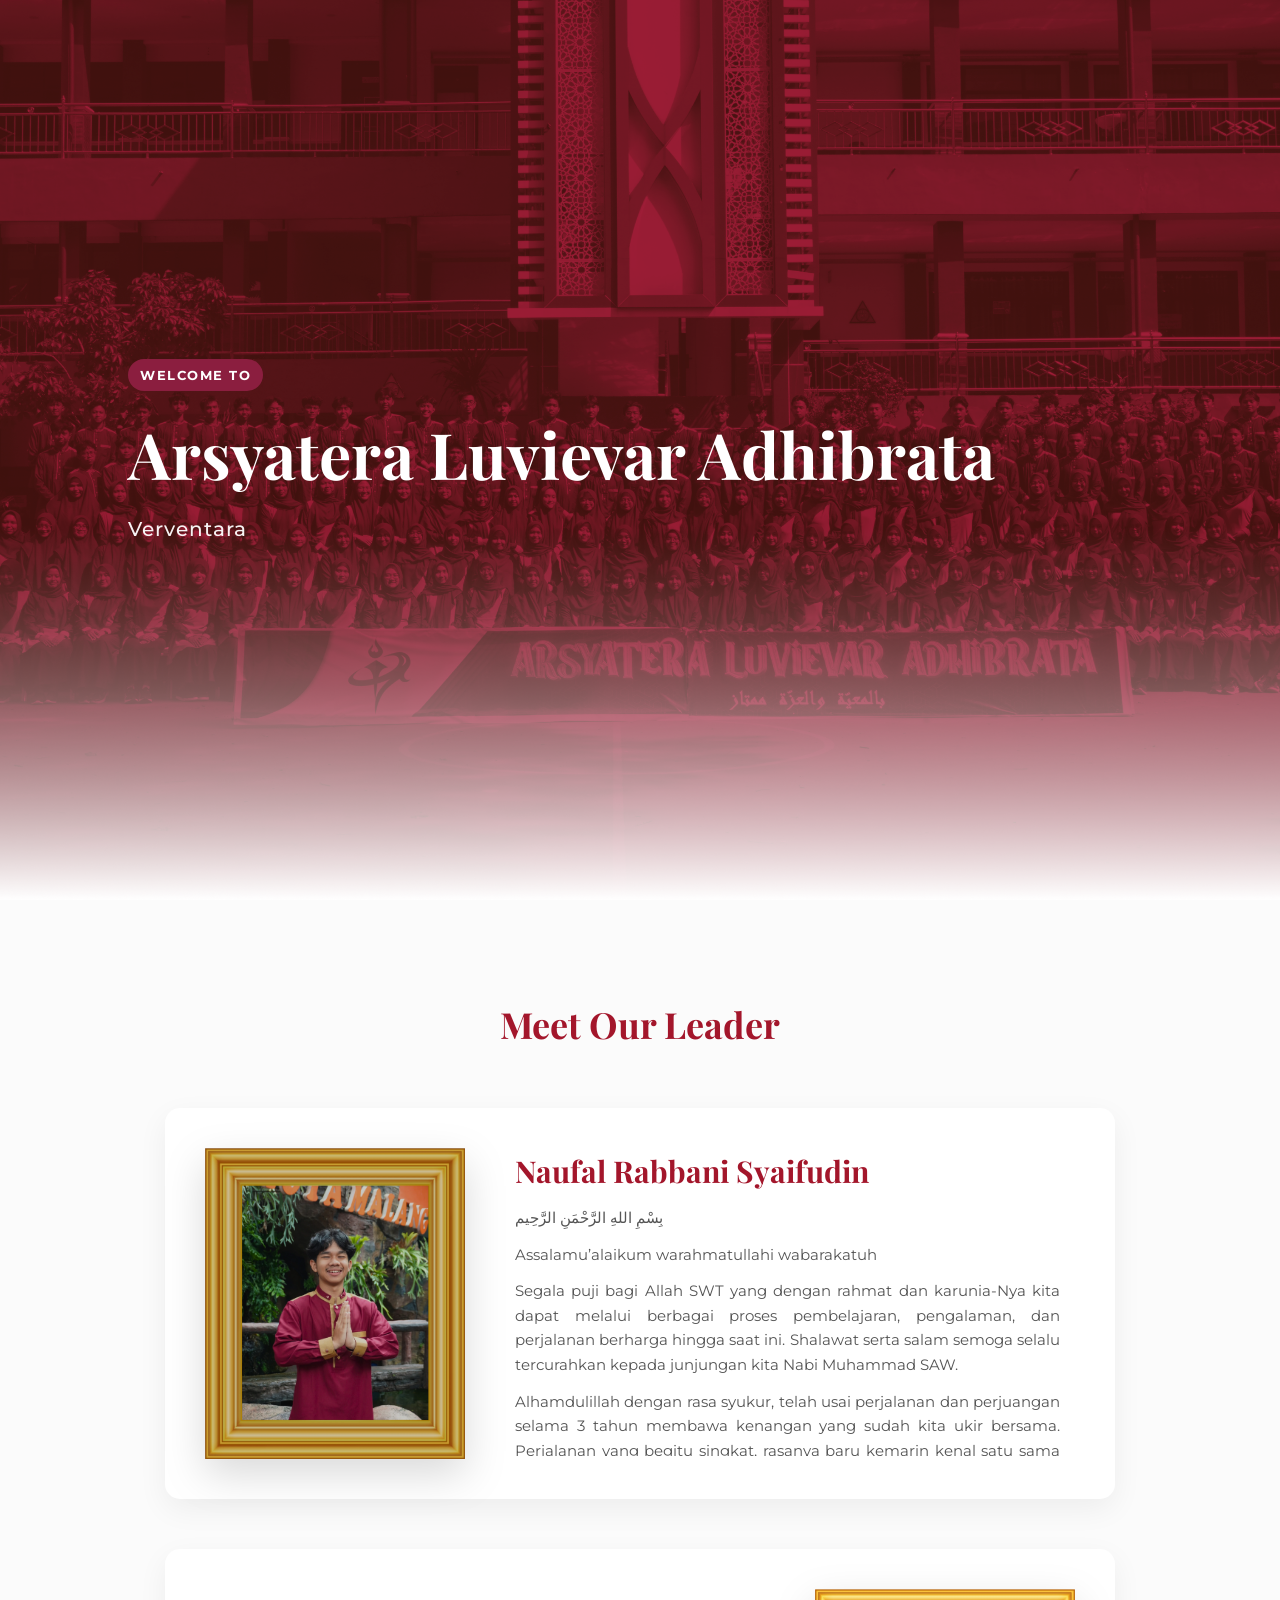
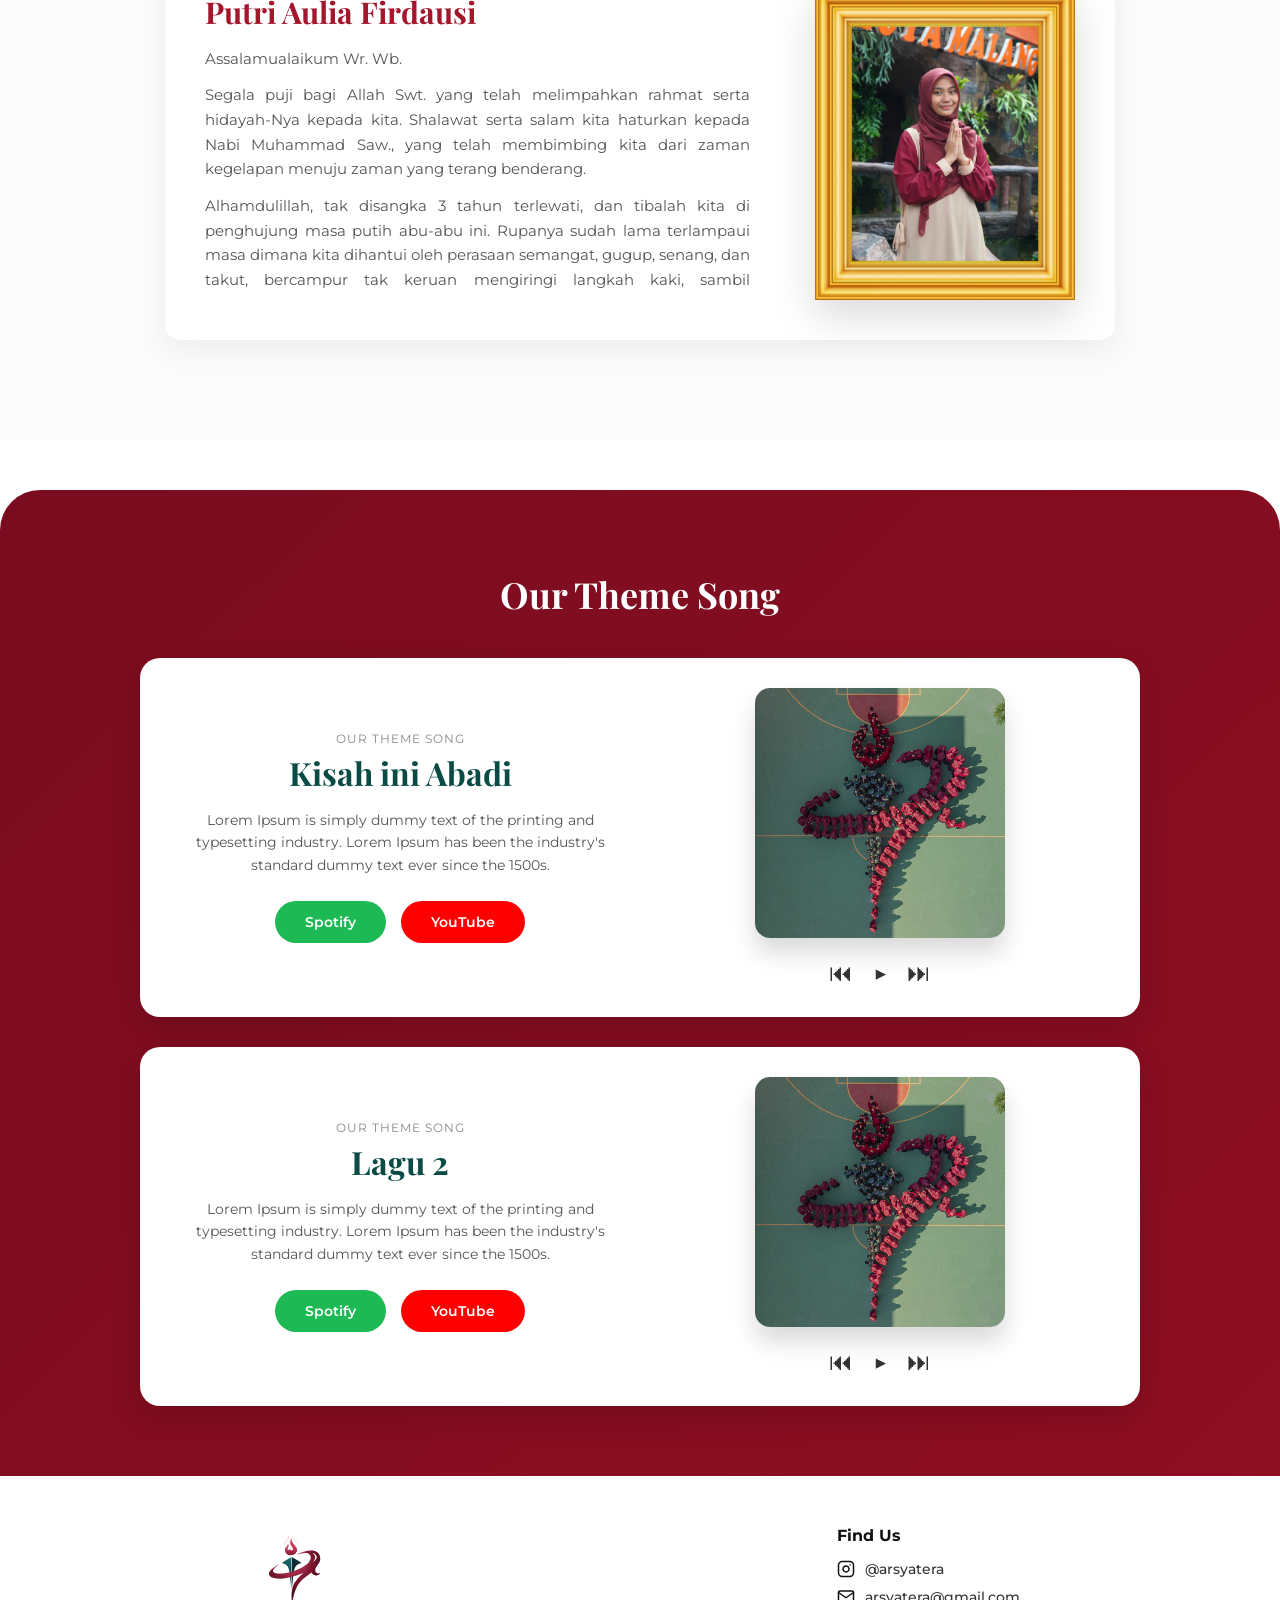
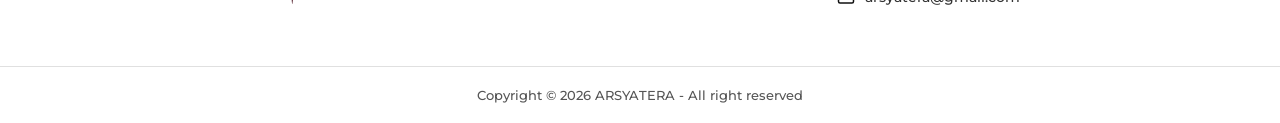
==== commit 5393b273: "Update index.html" ====
--- a/index.html
+++ b/index.html
@@ -5,7 +5,7 @@
     <meta charset="UTF-8">
     <meta name="viewport" content="width=device-width, initial-scale=1.0">
     <title>Arsyatera</title>
-    <!-- Import Google Fonts -->
+    <!-- Import Google Fonts (Montserrat & Playfair Display untuk efek Serif pada judul) -->
     <link href="https://fonts.googleapis.com/css2?family=Montserrat:wght@400;600;700&family=Playfair+Display:ital,wght@0,700;1,400&display=swap" rel="stylesheet">
     
     <style>
@@ -74,30 +74,37 @@
         }
 
         @media (max-width: 1024px) {
+            /* Menyesuaikan ukuran font sedikit di layar menengah agar tetap 1 baris jika memungkinkan */
             .hero-title { font-size: 50px; }
         }
 
         @media (max-width: 768px) {
             .home { padding: 0 5%; justify-content: center; text-align: center; }
             .hero-content { text-align: center; margin-top: 0; }
-            .hero-title { font-size: 36px; }
+            /* Pada layar HP, jika dipaksa nowrap mungkin terpotong, 
+               tapi kita usahakan sekecil mungkin agar tetap sebaris 
+               atau Anda bisa menghapus white-space: nowrap khusus di HP jika terlalu kecil */
+            .hero-title { 
+                font-size: 36px; 
+            }
         }
 
         @media (max-width: 576px) {
+            /* Menyesuaikan ukuran font sedikit di layar menengah agar tetap 1 baris jika memungkinkan */
             .hero-title { font-size: 28px; }
         }
 
-/* ======================== NAVBAR ATAS ======================== */
+/* ======================== NAVBAR ======================== */
         .navbar {
-            background-color: #D0D0D0;
+            background-color: #D0D0D0; /* Warna dikembalikan seperti semula */
             display: flex;
             justify-content: center;
             align-items: center;
             position: fixed;
-            top: 0;
+            top: 0; /* Menempel lurus di atas layar */
             left: 0;
             width: 100%;
-            opacity: 0; /* Muncul saat di-scroll */
+            opacity: 0;
             pointer-events: none;
             transition: 0.4s ease;
             z-index: 1000;
@@ -115,139 +122,53 @@
             display: flex;
             justify-content: space-between;
             align-items: center;
-            /* Padding dibuat sangat minim agar ramping seperti di gambar */
-            padding: 5px 40px; 
         }
 
         .logo-navbar img {
-            /* Tinggi logo disesuaikan agar tidak memaksa navbar melebar */
-            height: 35px;
+            height: 45px;
             max-width: 100%;
             object-fit: contain;
         }
 
-        /* Tombol Hamburger */
-        .hamburger {
-            background: none;
-            border: none;
-            padding: 2px; /* Disesuaikan dengan navbar yang lebih tipis */
-            cursor: pointer;
-            display: flex;
-            flex-direction: column;
-            gap: 5px; /* Jarak antar garis diperkecil sedikit */
-            transition: transform 0.3s ease;
-        }
-
-        .hamburger:hover {
-            transform: scale(1.05);
-        }
-
-        .hamburger span {
-            display: block;
-            width: 25px; /* Garis lebih pendek sedikit agar proporsional */
-            height: 3px;
-            background-color: #5a0815;
-            border-radius: 3px;
-            transition: 0.3s;
-        }
-
+        .nav-links {
+            display: flex;
+            list-style: none;
+            gap: 45px;
+            margin: 0;
+            padding: 0;
+        }
+
+        .nav-links a {
+            text-decoration: none;
+            color: #5a0815; /* Warna teks tetap maroon menyesuaikan gambar */
+            font-family: 'Playfair Display', serif;
+            font-size: 17px;
+            font-weight: 700;
+            transition: color 0.3s ease;
+        }
+
+        .nav-links a:hover {
+            color: #A3162B;
+        }
+
+        /* Penyesuaian Responsif untuk Layar Menengah dan Kecil */
         @media (max-width: 768px) {
             .navbar-container {
-                padding: 5px 25px;
-            }
-        }
-
-/* ======================== SIDEBAR (MENU KANAN) ======================== */
-        .overlay {
-            position: fixed;
-            top: 0;
-            left: 0;
-            width: 100%;
-            height: 100vh;
-            background: rgba(0, 0, 0, 0.5);
-            z-index: 1001;
-            opacity: 0;
-            pointer-events: none;
-            transition: opacity 0.4s ease;
-        }
-
-        .overlay.active {
-            opacity: 1;
-            pointer-events: auto;
-        }
-
-        .sidebar {
-            position: fixed;
-            top: 0;
-            right: -320px;
-            width: 320px;
-            height: 100vh;
-            background-color: #D0D0D0;
-            z-index: 1002;
-            padding: 40px 30px;
-            box-shadow: -5px 0 15px rgba(0,0,0,0.2);
-            transition: right 0.4s ease;
-            display: flex;
-            flex-direction: column;
-        }
-
-        .sidebar.active {
-            right: 0;
-        }
-
-        .sidebar-header {
-            display: flex;
-            justify-content: space-between;
-            align-items: center;
-            margin-bottom: 50px;
-        }
-
-        .logo-sidebar img {
-            height: 35px;
-            object-fit: contain;
-        }
-
-        .close-btn {
-            background: none;
-            border: none;
-            font-size: 35px;
-            color: #5a0815;
-            cursor: pointer;
-            line-height: 1;
-            transition: color 0.3s;
-        }
-
-        .close-btn:hover {
-            color: #A3162B;
-        }
-
-        .nav-links {
-            display: flex;
-            flex-direction: column;
-            list-style: none;
-            gap: 30px;
-            margin: 0;
-            padding: 0;
-        }
-
-        .nav-links a {
-            text-decoration: none;
-            color: #5a0815;
-            font-family: 'Playfair Display', serif;
-            font-size: 20px;
-            font-weight: 700;
-            transition: color 0.3s ease, padding-left 0.3s ease;
-        }
-
-        .nav-links a:hover {
-            color: #A3162B;
-            padding-left: 10px;
+                padding: 10px 25px;
+            }
+            .nav-links {
+                gap: 20px;
+            }
+            .nav-links a {
+                font-size: 15px;
+            }
         }
 
         @media (max-width: 576px) {
-            .sidebar {
-                width: 100%;
-                right: -100%;
+            .navbar-container {
+                flex-direction: column;
+                gap: 15px;
+                padding: 15px 20px;
             }
         }
 
@@ -346,6 +267,95 @@
             .ml-content { text-align: center; }
             .ml-text-scroll p { text-align: left; }
         }
+
+/* ======================== AFTER MOVIE ======================== */
+        /* .after-movie {
+            padding: 80px 20px;
+            text-align: center;
+            background-color: white;
+        }
+
+        .am-main-title {
+            font-family: 'Playfair Display', serif;
+            font-size: 36px;
+            color: #0b4b46;
+            font-weight: 700;
+            margin-bottom: 60px;
+        }
+
+        .am-container {
+            max-width: 1000px;
+            margin: 0 auto;
+            display: flex;
+            align-items: center;
+            gap: 60px;
+            text-align: left;
+        }
+
+        .am-video-wrapper {
+            flex: 1;
+            background: #e5e5e5;
+            height: 320px;
+            border-radius: 12px;
+            display: flex;
+            justify-content: center;
+            align-items: center;
+            color: #666;
+            font-weight: 600;
+            font-size: 15px;
+            box-shadow: 0 10px 25px rgba(0,0,0,0.08);
+            border: 1px solid #d0d0d0;
+        }
+
+        .am-content {
+            flex: 1;
+        }
+
+        .am-tag {
+            font-size: 12px;
+            color: #888;
+            letter-spacing: 2px;
+            text-transform: uppercase;
+            margin-bottom: 8px;
+            display: block;
+        }
+
+        .am-title {
+            font-family: 'Montserrat', sans-serif;
+            font-size: 28px;
+            color: #0b4b46;
+            font-weight: 700;
+            margin-bottom: 20px;
+        }
+
+        .am-desc {
+            font-size: 15px;
+            color: #555;
+            line-height: 1.6;
+            margin-bottom: 35px;
+        }
+
+        .am-btn {
+            background: #A3162B;
+            color: white;
+            padding: 14px 35px;
+            border-radius: 30px;
+            text-decoration: none;
+            font-weight: 600;
+            font-size: 14px;
+            display: inline-block;
+            transition: transform 0.2s, opacity 0.2s;
+        }
+
+        .am-btn:hover {
+            transform: translateY(-3px);
+            opacity: 0.9;
+        }
+
+        @media (max-width: 768px) {
+            .am-container { flex-direction: column; text-align: center; gap: 40px; }
+            .am-video-wrapper { max-width: 420px; width: 100%; min-height: 250px;}   
+        } */
 
 /* ======================== THEME SONG ======================== */
         .ts-theme-song {
@@ -483,6 +493,228 @@
             }
         }
 
+/* ======================== TENTANG ARSYATERA ======================== */
+        .tentang {
+            width: 100%;
+        }
+
+        /* Bagian Atas: Filosofi Nama */
+        .filosofi-nama {
+            background: linear-gradient(135deg, #7a0c1f, #8e0e22);
+            color: white;
+            padding: 40px 20px 80px 20px;
+            text-align: center;
+        }
+
+        .fn-container {
+            max-width: 900px;
+            margin: 0 auto;
+        }
+
+        .fn-main-title {
+            font-family: 'Playfair Display', serif;
+            font-size: 56px;
+            font-weight: 700;
+            margin-bottom: 10px;
+            letter-spacing: 1px;
+        }
+
+        .fn-subtitle {
+            font-family: 'Montserrat', sans-serif;
+            font-style: normal;
+            font-size: 18px;
+            font-weight: 400;
+            opacity: 0.9;
+            margin-bottom: 60px;
+            letter-spacing: 0.5px;
+        }
+
+        .fn-heading {
+            font-size: 24px;
+            font-weight: 700;
+            margin-bottom: 15px;
+            letter-spacing: 2px;
+        }
+
+        .fn-lead {
+            font-size: 16px;
+            line-height: 1.6;
+            margin-bottom: 40px;
+            font-weight: 600;
+        }
+
+        .fn-items {
+            display: flex;
+            flex-direction: column;
+            gap: 30px;
+        }
+
+        .fn-item h3 {
+            font-size: 20px;
+            margin-bottom: 10px;
+        }
+
+        .fn-item p {
+            font-size: 14px;
+            line-height: 1.8;
+            opacity: 0.9;
+        }
+
+        /* Bagian Bawah: Filosofi Logo & Warna */
+        .filosofi-logo {
+            background: white;
+            padding: 80px 20px;
+            text-align: center;
+            color: #333;
+        }
+
+        .fl-container {
+            max-width: 1000px;
+            margin: 0 auto;
+        }
+
+        .fl-main-logo {
+            width: 250px;
+            height: auto;
+            margin-bottom: 40px;
+        }
+
+        .fl-title {
+            font-size: 26px;
+            font-weight: 700;
+            margin-bottom: 50px;
+            letter-spacing: 1px;
+        }
+
+        .fl-grid {
+            display: grid;
+            grid-template-columns: repeat(3, 1fr);
+            gap: 30px;
+            margin-bottom: 60px;
+        }
+
+        .fl-item {
+            display: flex;
+            flex-direction: column;
+            align-items: center;
+        }
+
+        .fl-item img {
+            width: 100px;
+            height: 100px;
+            object-fit: contain;
+            margin-bottom: 20px;
+        }
+
+        .fl-item h4 {
+            font-size: 18px;
+            margin-bottom: 15px;
+            color: #111;
+        }
+
+        .fl-item p {
+            font-size: 14px;
+            line-height: 1.7;
+            color: #555;
+        }
+
+        .fl-quote {
+            font-style: italic;
+            font-size: 16px;
+            font-weight: 600;
+            max-width: 800px;
+            margin: 0 auto 60px auto;
+            color: #222;
+        }
+
+        .fl-colors {
+            display: flex;
+            justify-content: center;
+            gap: 60px;
+            flex-wrap: wrap;
+        }
+
+        .color-item {
+            display: flex;
+            flex-direction: column;
+            align-items: center;
+            max-width: 300px;
+        }
+
+        .color-circle {
+            width: 70px;
+            height: 70px;
+            border-radius: 50%;
+            margin-bottom: 15px;
+            box-shadow: 0 5px 15px rgba(0,0,0,0.1);
+        }
+
+        .color-raspberry { background-color: #8B1E3F; }
+        .color-teal { background-color: #0D3B3F; }
+
+        .color-hex {
+            font-size: 14px;
+            color: #444;
+            margin-bottom: 5px;
+            letter-spacing: 1px;
+            font-weight: 500;
+        }
+
+        .color-item h4 {
+            font-size: 16px;
+            margin-bottom: 10px;
+            text-transform: uppercase;
+            letter-spacing: 1px;
+        }
+
+        .color-item p {
+            font-size: 14px;
+            line-height: 1.6;
+            color: #555;
+        }
+
+        @media (max-width: 768px) {
+            .fl-grid {
+                grid-template-columns: 1fr;
+                gap: 50px;
+            }
+            .fl-colors {
+                gap: 40px;
+                flex-direction: column;
+                align-items: center;
+            }
+        }
+
+/* ======================== GALLERY ======================== */
+        .gallery-section {
+            background: linear-gradient(135deg, #8B182A, #5a0815);
+            width: 100%;
+            min-height: 70vh;
+            display: flex;
+            align-items: center;
+            justify-content: center;
+            text-align: center;
+            padding: 40px 20px;
+        }
+
+        .gallery-title {
+            color: white;
+            font-family: 'Playfair Display', serif;
+            font-size: 56px;
+            font-weight: 700;
+            line-height: 1.2;
+            letter-spacing: 2px;
+        }
+
+        @media (max-width: 768px) {
+            .gallery-title {
+                font-size: 40px;
+            }
+            .gallery-section {
+                min-height: 50vh;
+            }
+        }
+
 /* ======================== SECRETO ======================== */
         .secreto-section {
             background: linear-gradient(135deg, #5a0815, #3a040d);
@@ -695,46 +927,23 @@
     </section>
     <!-- HOME END -->
 
-    <!-- NAVBAR ATAS START -->
-    <nav class="navbar" id="navbar">
+    <!-- NAVBAR START -->
+    <nav class="navbar">
         <div class="navbar-container">
-            <!-- Logo Tetap di Kiri -->
             <a href="#" class="logo-navbar">
                 <img src="Arsyatera.svg" alt="Logo Navbar" onerror="this.onerror=null; this.src='https://placehold.co/100x40?text=Logo&bg=white'">
             </a>
-            
-            <!-- Tombol Hamburger di Kanan -->
-            <button class="hamburger" id="hamburgerBtn">
-                <span></span>
-                <span></span>
-                <span></span>
-            </button>
+            <ul class="nav-links">
+                <li><a href="index.html">Home</a></li>
+                <li><a href="isi-navbar/about.html">About</a></li>
+                <li><a href="isi-navbar/gallery.html">Gallery</a></li>
+                <li><a href="isi-navbar/secreto.html">Secreto</a></li>
+                <li><a href="isi-navbar/contact.html">Contact</a></li>
+            </ul>
+            </ul>
         </div>
     </nav>
-    <!-- NAVBAR ATAS END -->
-
-    <!-- SIDEBAR MENU START -->
-    <div class="overlay" id="overlay"></div>
-
-    <nav class="sidebar" id="sidebar">
-        <div class="sidebar-header">
-            <!-- Logo juga ditampilkan di dalam sidebar -->
-            <a href="#" class="logo-sidebar">
-                <img src="Arsyatera.svg" alt="Logo Sidebar" onerror="this.onerror=null; this.src='https://placehold.co/100x40?text=Logo&bg=white'">
-            </a>
-            <button class="close-btn" id="closeBtn">&times;</button>
-        </div>
-        
-        <ul class="nav-links">
-            <li><a href="index.html">Home</a></li>
-            <li><a href="isi-navbar/about.html">About</a></li>
-            <li><a href="isi-navbar/gallery.html">Gallery</a></li>
-            <li><a href="isi-navbar/secreto.html">Secreto</a></li>
-            <li><a href="isi-navbar/advice.html">Advice</a></li>
-            <li><a href="isi-navbar/contact.html">Contact</a></li>
-        </ul>
-    </nav>
-    <!-- SIDEBAR MENU END -->
+    <!-- NAVBAR END -->
 
     <!-- MEET OUR LEADER START -->
     <section class="meet-leader">
@@ -765,7 +974,7 @@
                 </div>
             </div>
 
-            <!-- Card Kedua (Putri) -->
+            <!-- Card Kedua (Putri) - Teks di kiri, Gambar di kanan -->
             <div class="ml-card reverse">
                 <div class="ml-image">
                     <img src="Bingkai-lia.webp" alt="Foto Ketua Angkatan Putri" onerror="this.onerror=null; this.src='https://placehold.co/300x400?text=Bingkai+Foto'">
@@ -788,6 +997,26 @@
     </section>
     <!-- MEET OUR LEADER END -->
 
+    <!-- AFTER MOVIE START -->
+    <!-- <section class="after-movie">
+        <h2 class="am-main-title">Our After Movie</h2>
+        
+        <div class="am-container">
+            <div class="am-video-wrapper">
+                Link Youtube
+            </div>
+            <div class="am-content">
+                <span class="am-tag">Who we are</span>
+                <h3 class="am-title">AFTER MOVIE</h3>
+                <p class="am-desc">
+                    Lorem Ipsum is simply dummy text of the printing and typesetting industry. Lorem Ipsum has been the industry's standard dummy text ever since the 1500s, when an unknown printer took a galley of type and scrambled it to make a type specimen book.
+                </p>
+                <a href="#" class="am-btn">DISCOVER MORE</a>
+            </div>
+        </div>
+    </section> -->
+    <!-- AFTER MOVIE END -->
+
     <!-- THEME SONG START -->
     <section class="ts-theme-song">
         <div class="ts-container">
@@ -822,7 +1051,7 @@
                     </div>
                 </div>
                 <div class="ts-image">
-                    <img src="Logo_Pose.png" alt="theme song cover">
+                    <img src="Logo_Pose.png"theme song cover">
                     <div class="ts-controls">
                         <span>⏮</span><span>▶</span><span>⏭</span>
                     </div>
@@ -866,12 +1095,11 @@
     <!-- FOOTER END -->
 
     <script>
-        // ======================= LOGIKA SCROLL NAVBAR =======================
-        const navbar = document.getElementById("navbar");
+        // Logika Navbar yang Muncul ketika discroll
+        const navbar = document.querySelector(".navbar");
         const home = document.querySelector(".home");
 
         window.addEventListener("scroll", () => {
-            // Navbar akan muncul ketika di-scroll melewati hero section
             if (window.scrollY > home.offsetHeight - 50) {
                 navbar.classList.add("active");
             } else {
@@ -879,23 +1107,7 @@
             }
         });
 
-        // ======================= LOGIKA SIDEBAR =======================
-        const hamburgerBtn = document.getElementById("hamburgerBtn");
-        const sidebar = document.getElementById("sidebar");
-        const closeBtn = document.getElementById("closeBtn");
-        const overlay = document.getElementById("overlay");
-
-        function toggleSidebar() {
-            sidebar.classList.toggle("active");
-            overlay.classList.toggle("active");
-        }
-
-        hamburgerBtn.addEventListener("click", toggleSidebar);
-        closeBtn.addEventListener("click", toggleSidebar);
-        overlay.addEventListener("click", toggleSidebar);
-
-
-        // ======================= LOGIKA CAROUSEL DRAG =======================
+        // Logika Carousel Drag
         document.addEventListener("DOMContentLoaded", () => {
             const track = document.querySelector(".inner-track");
             const carousel = document.querySelector(".inner-carousel");
